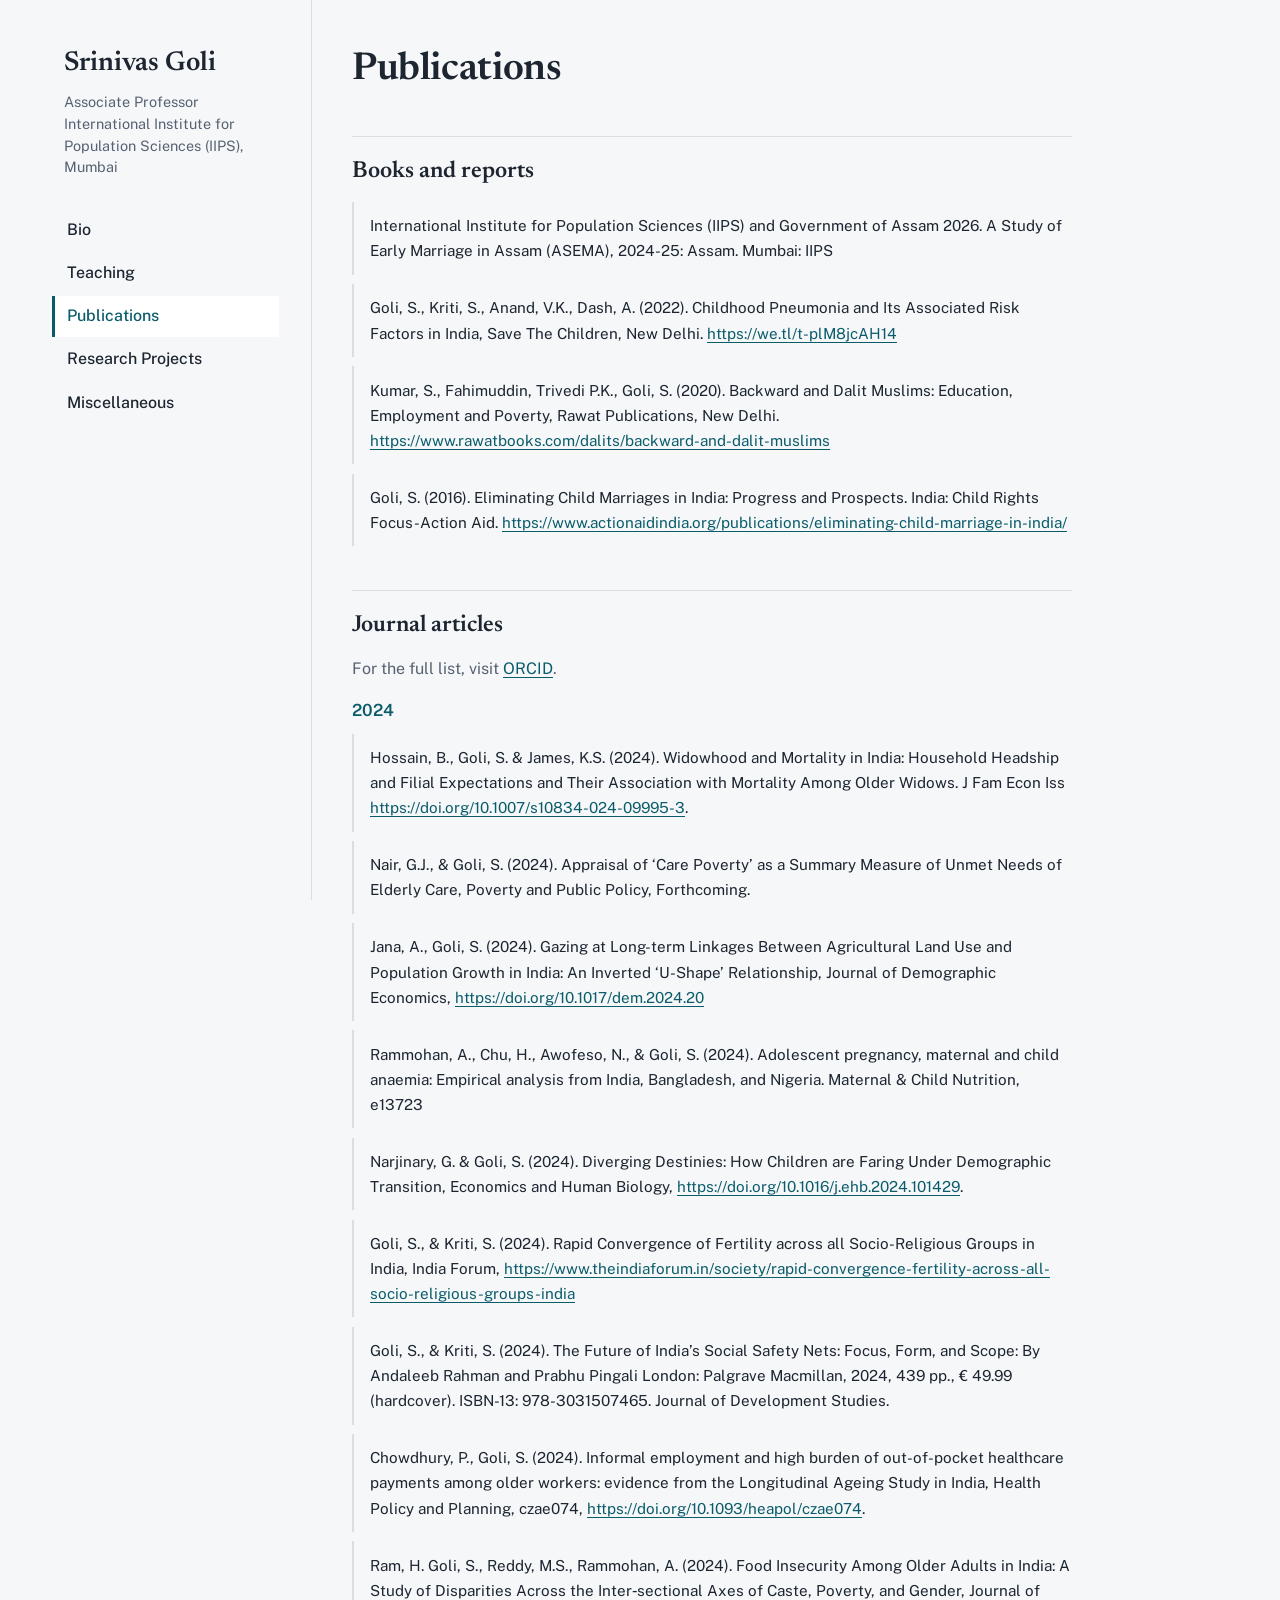
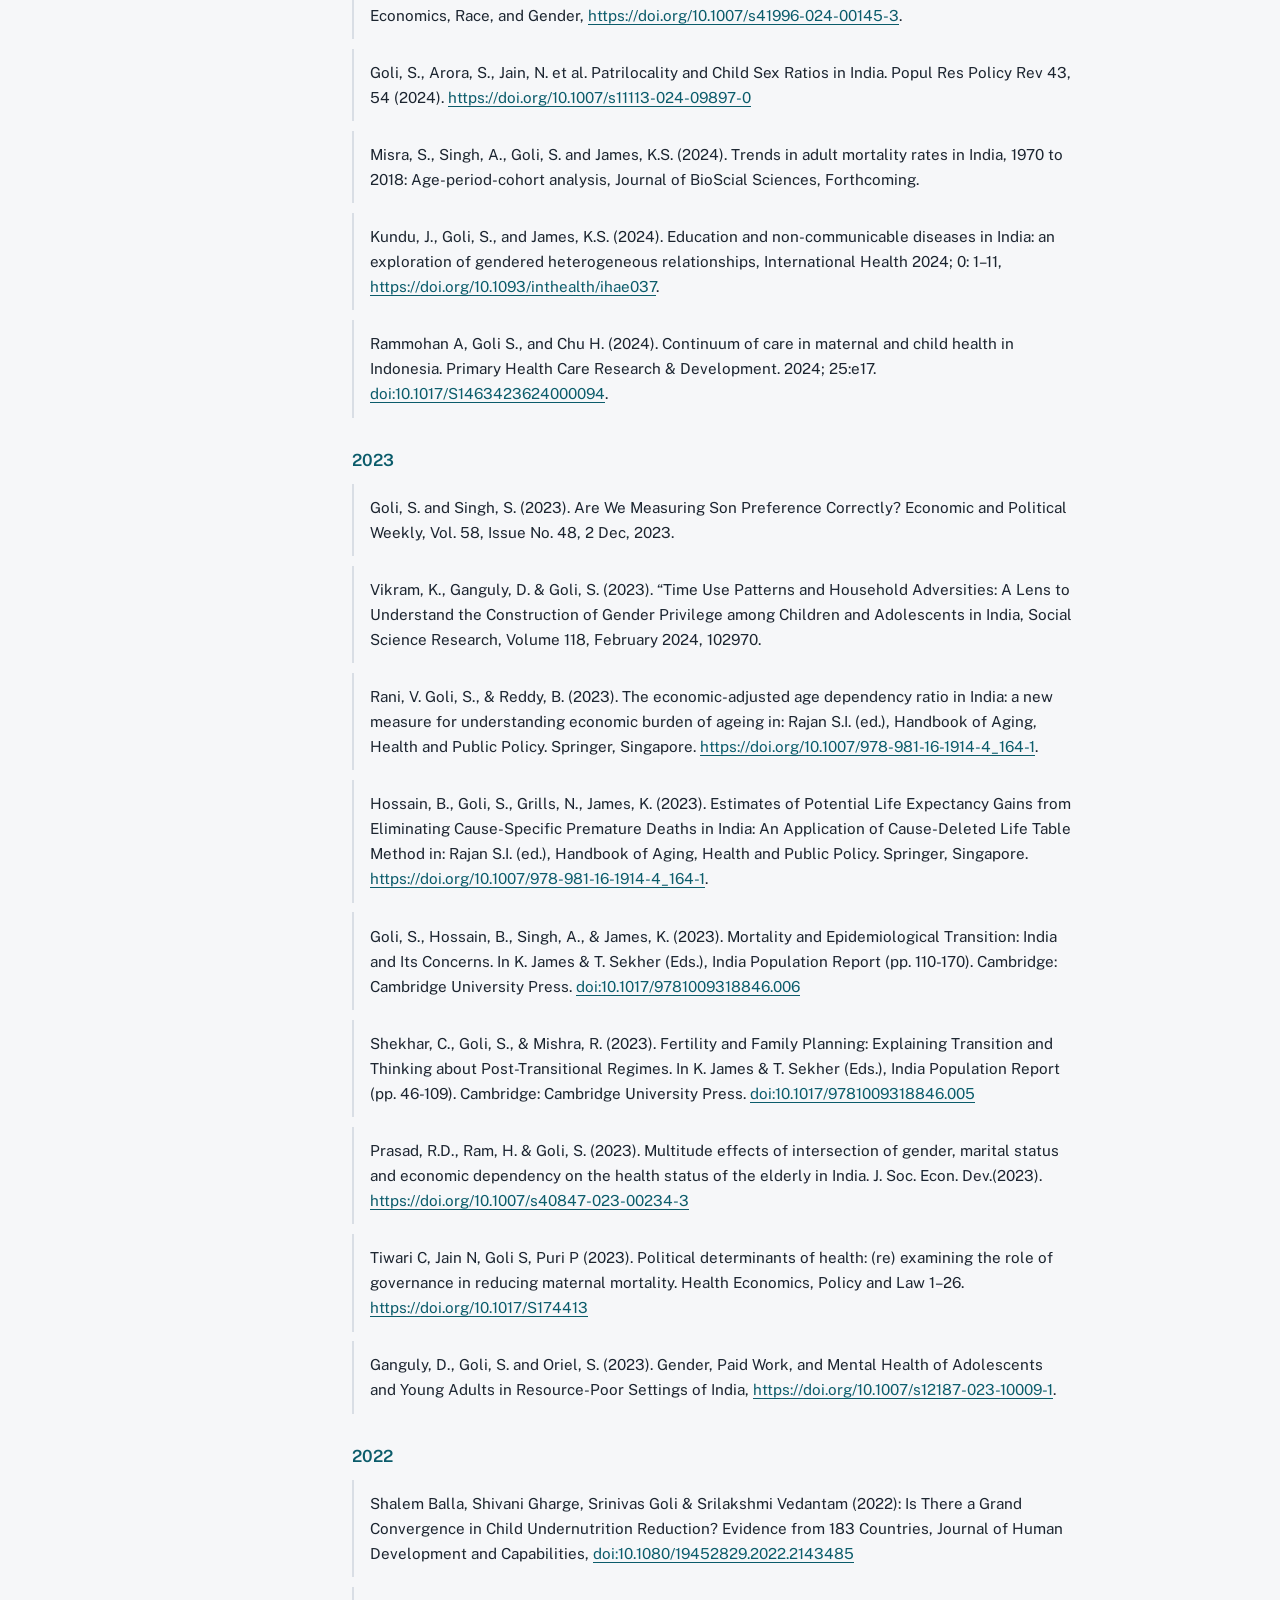
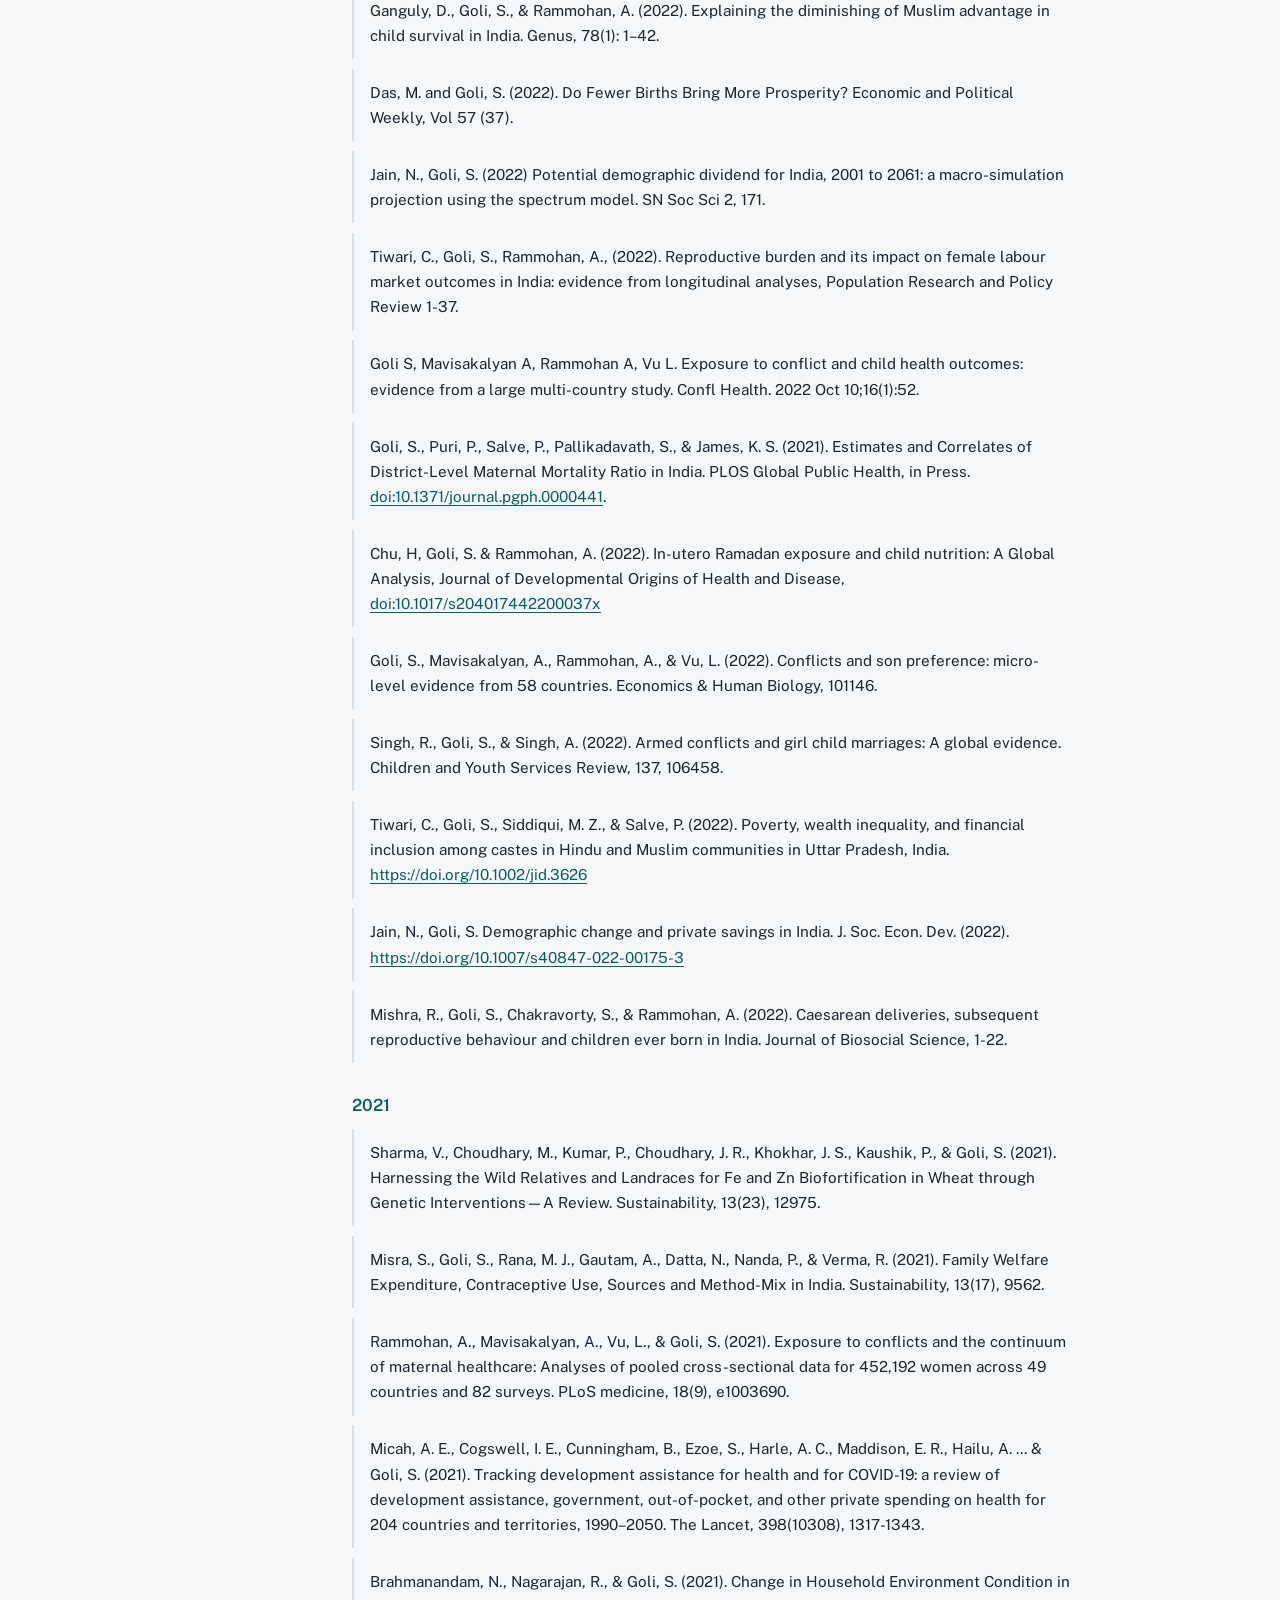
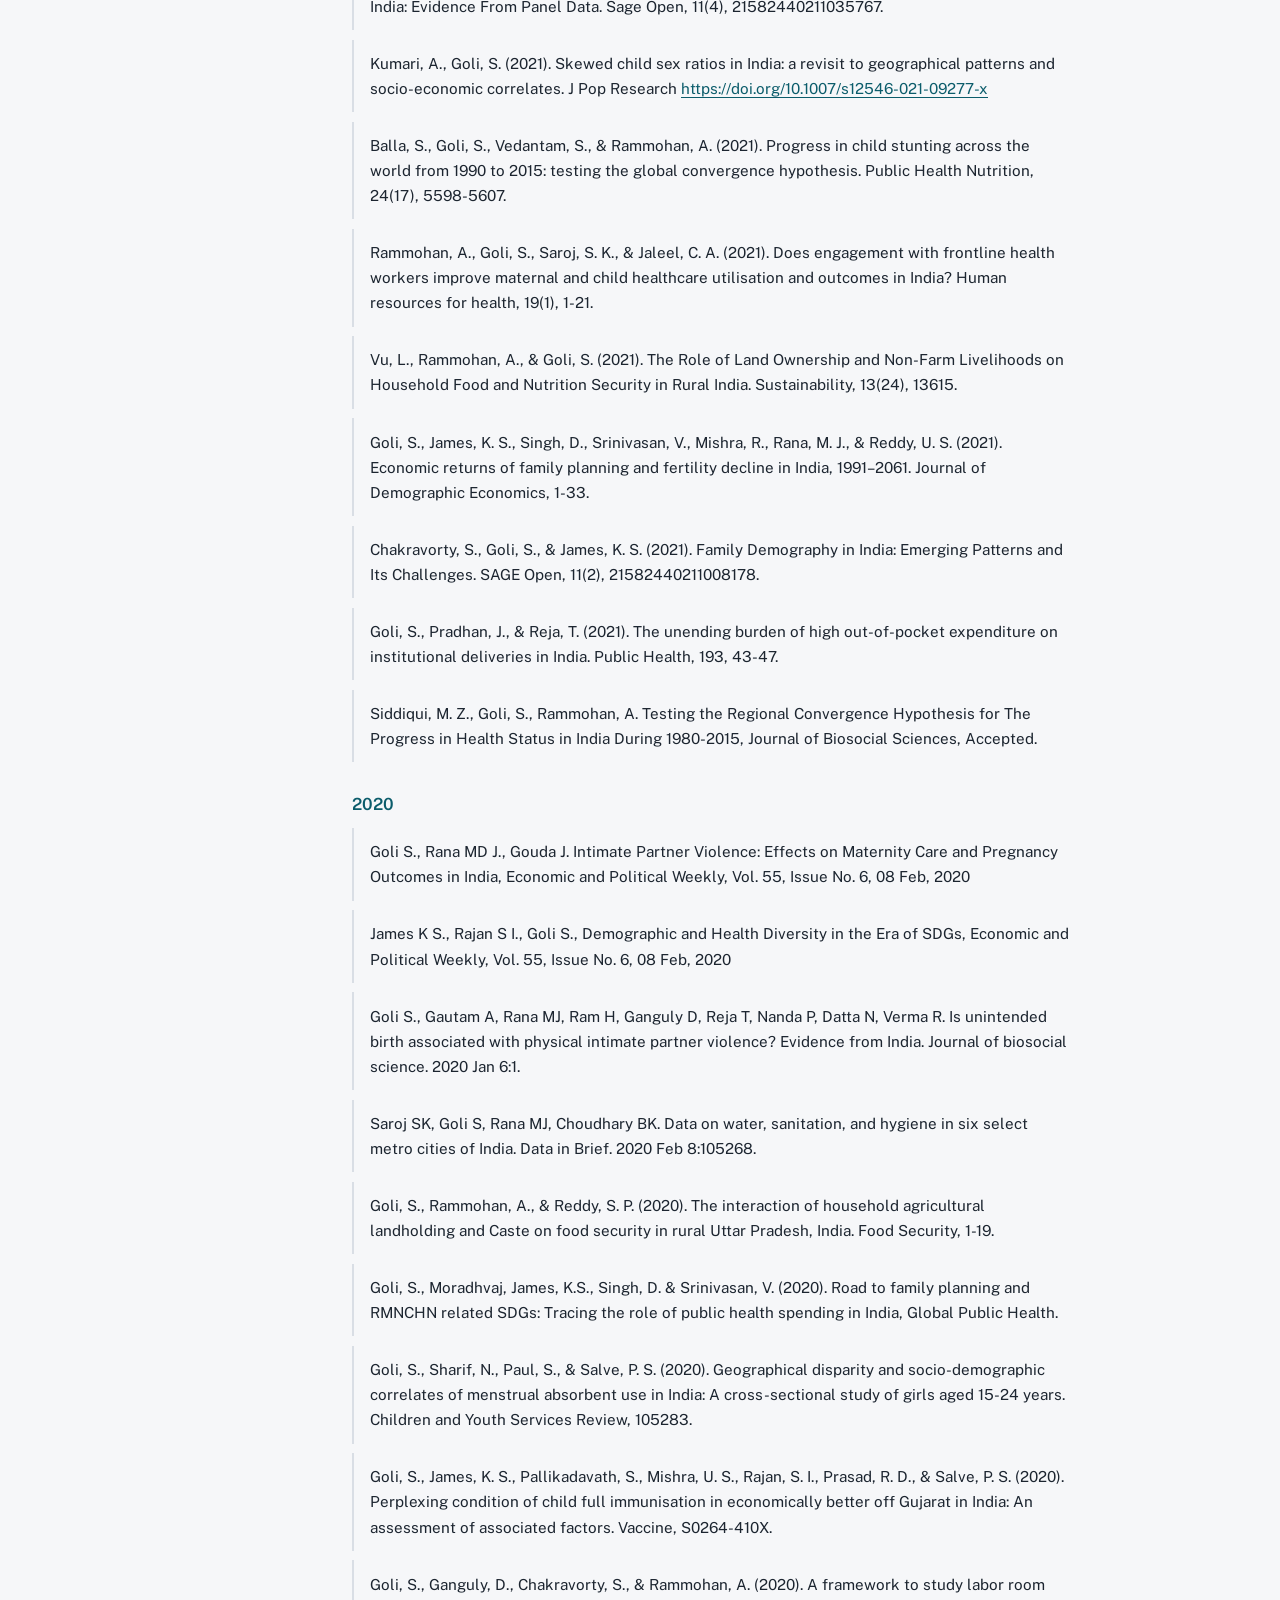
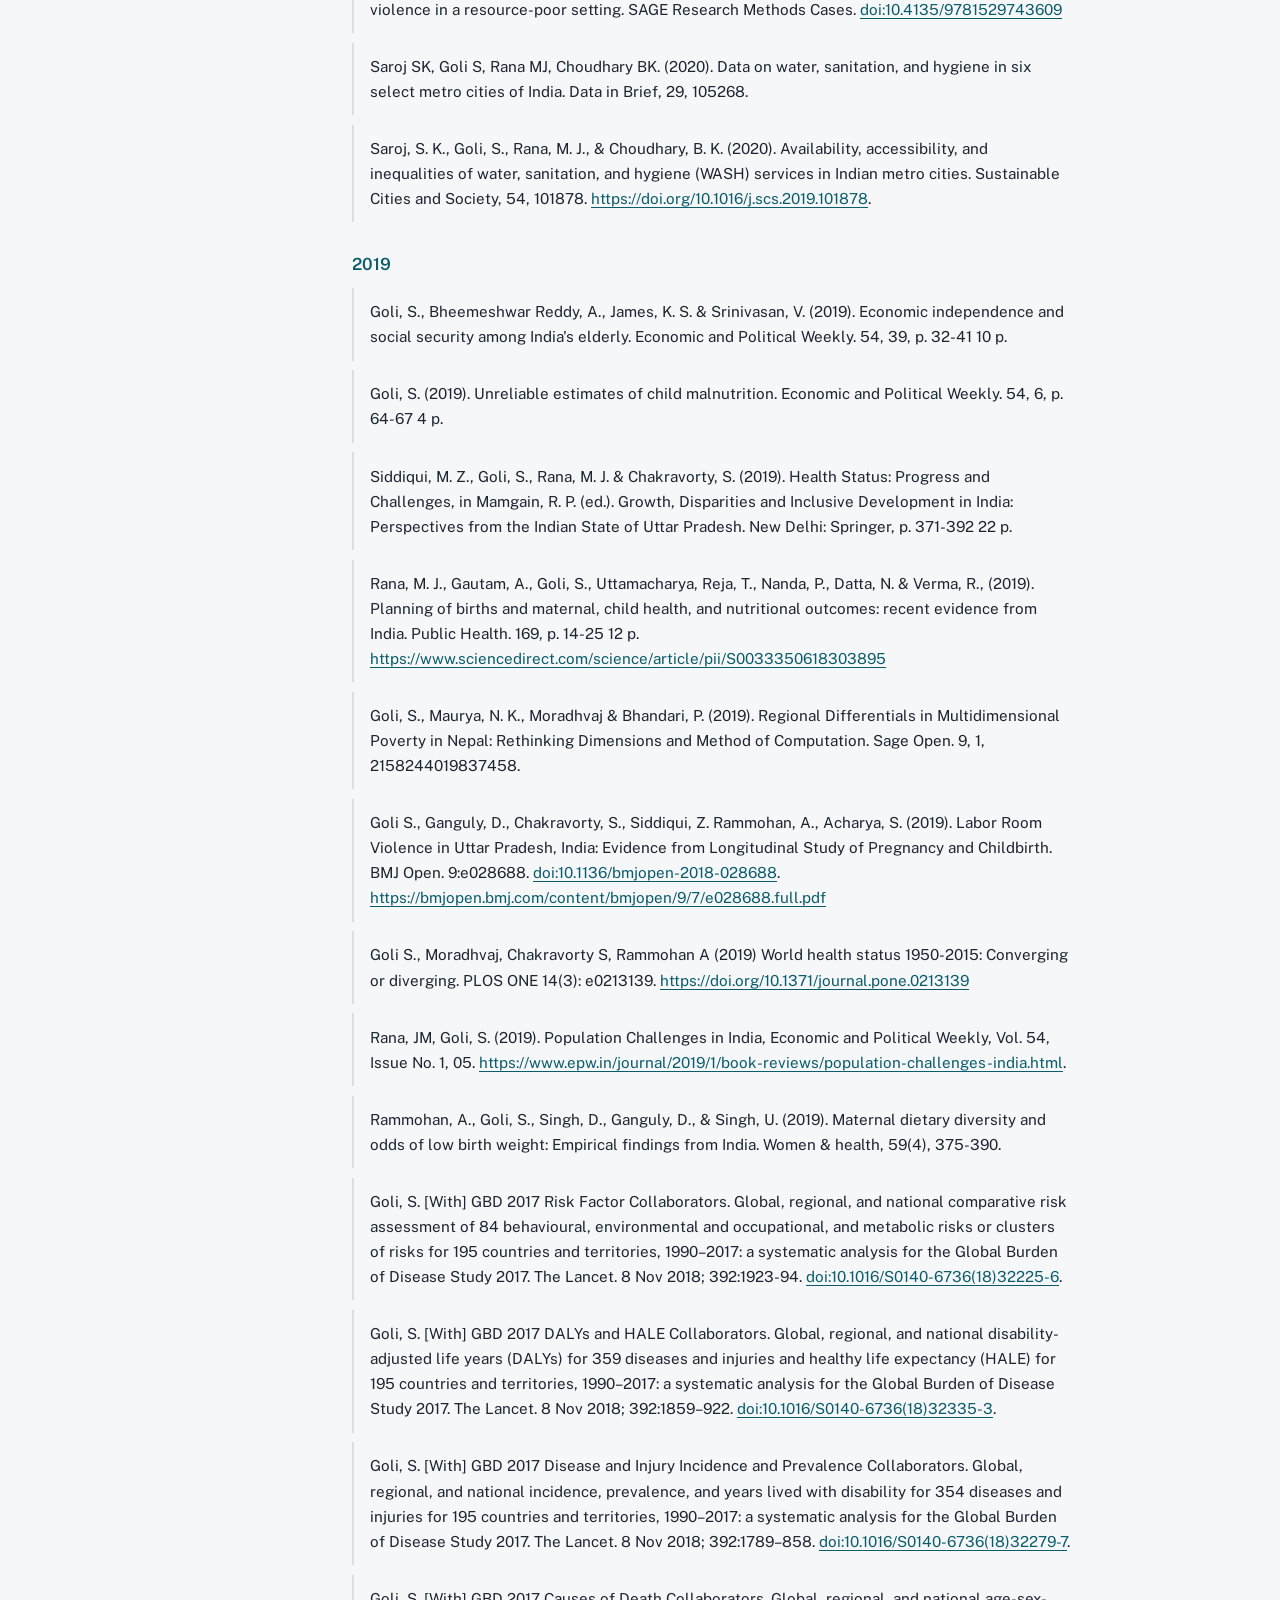
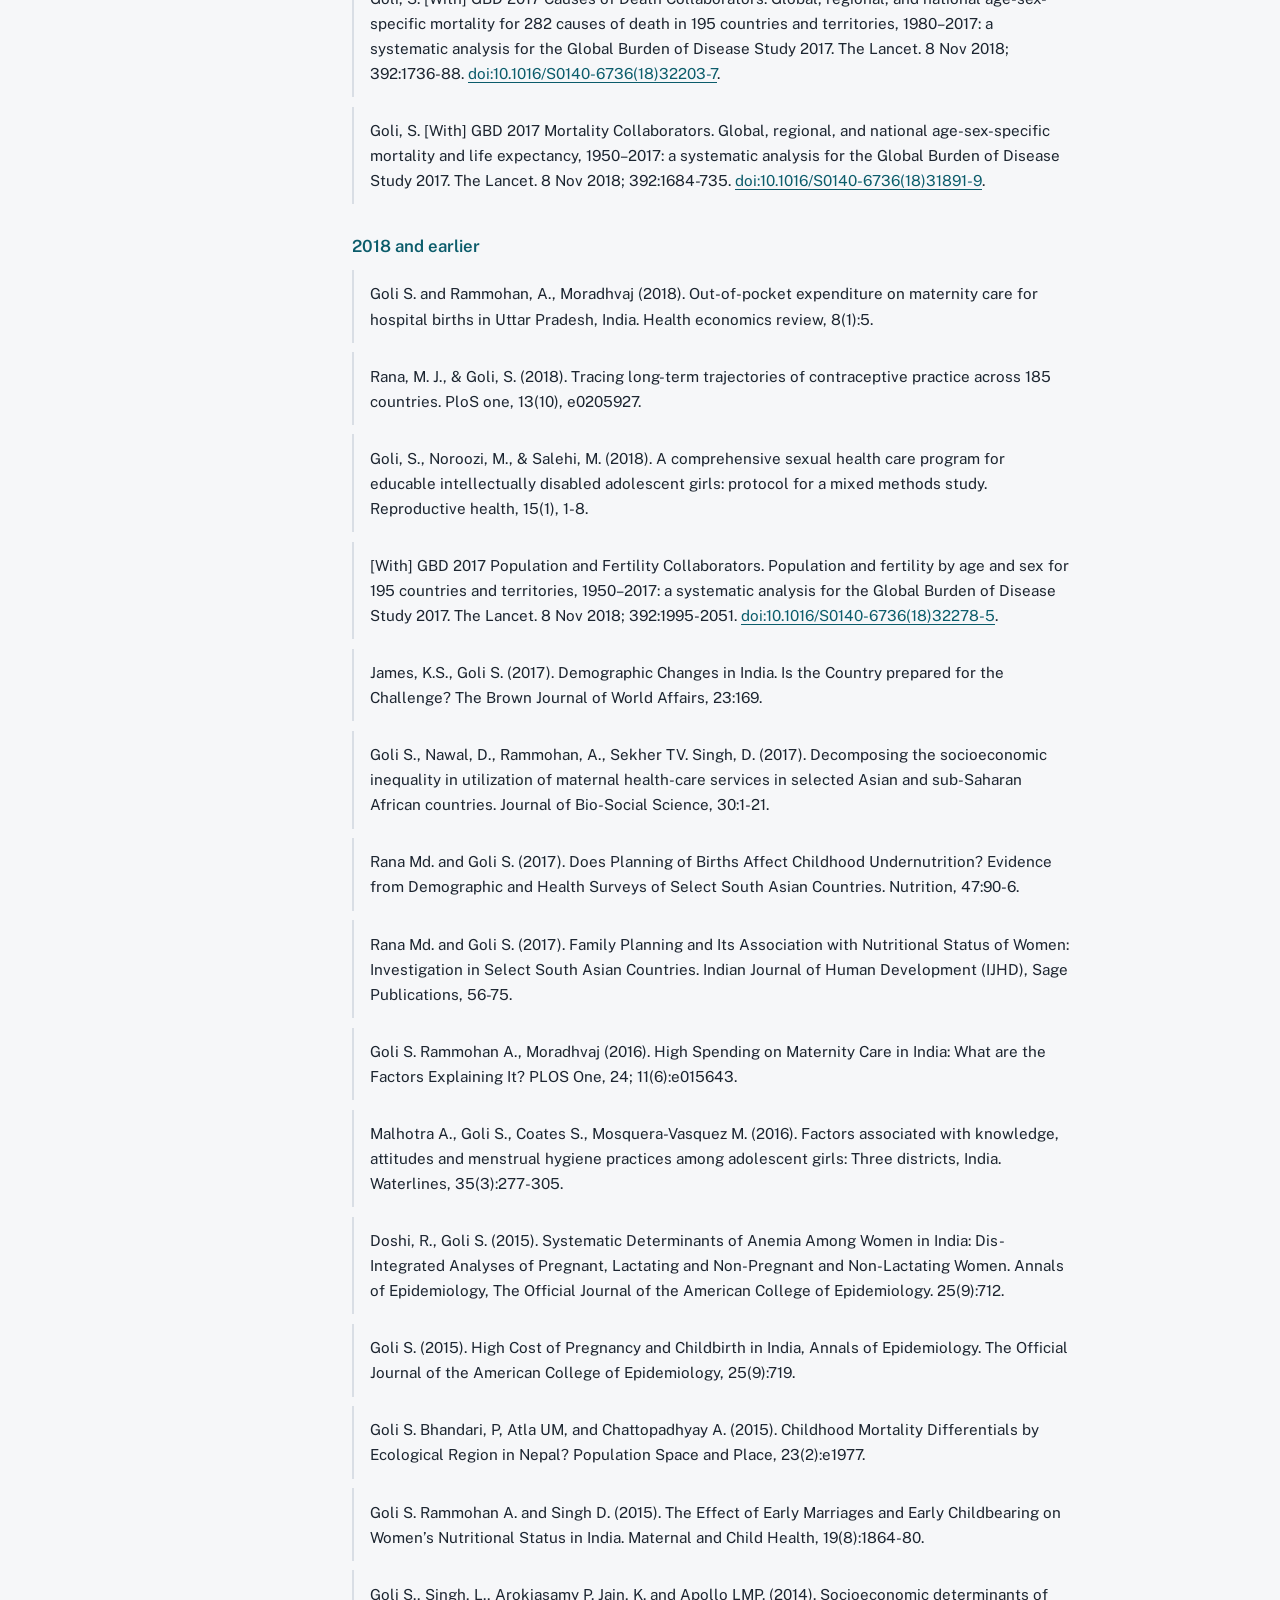
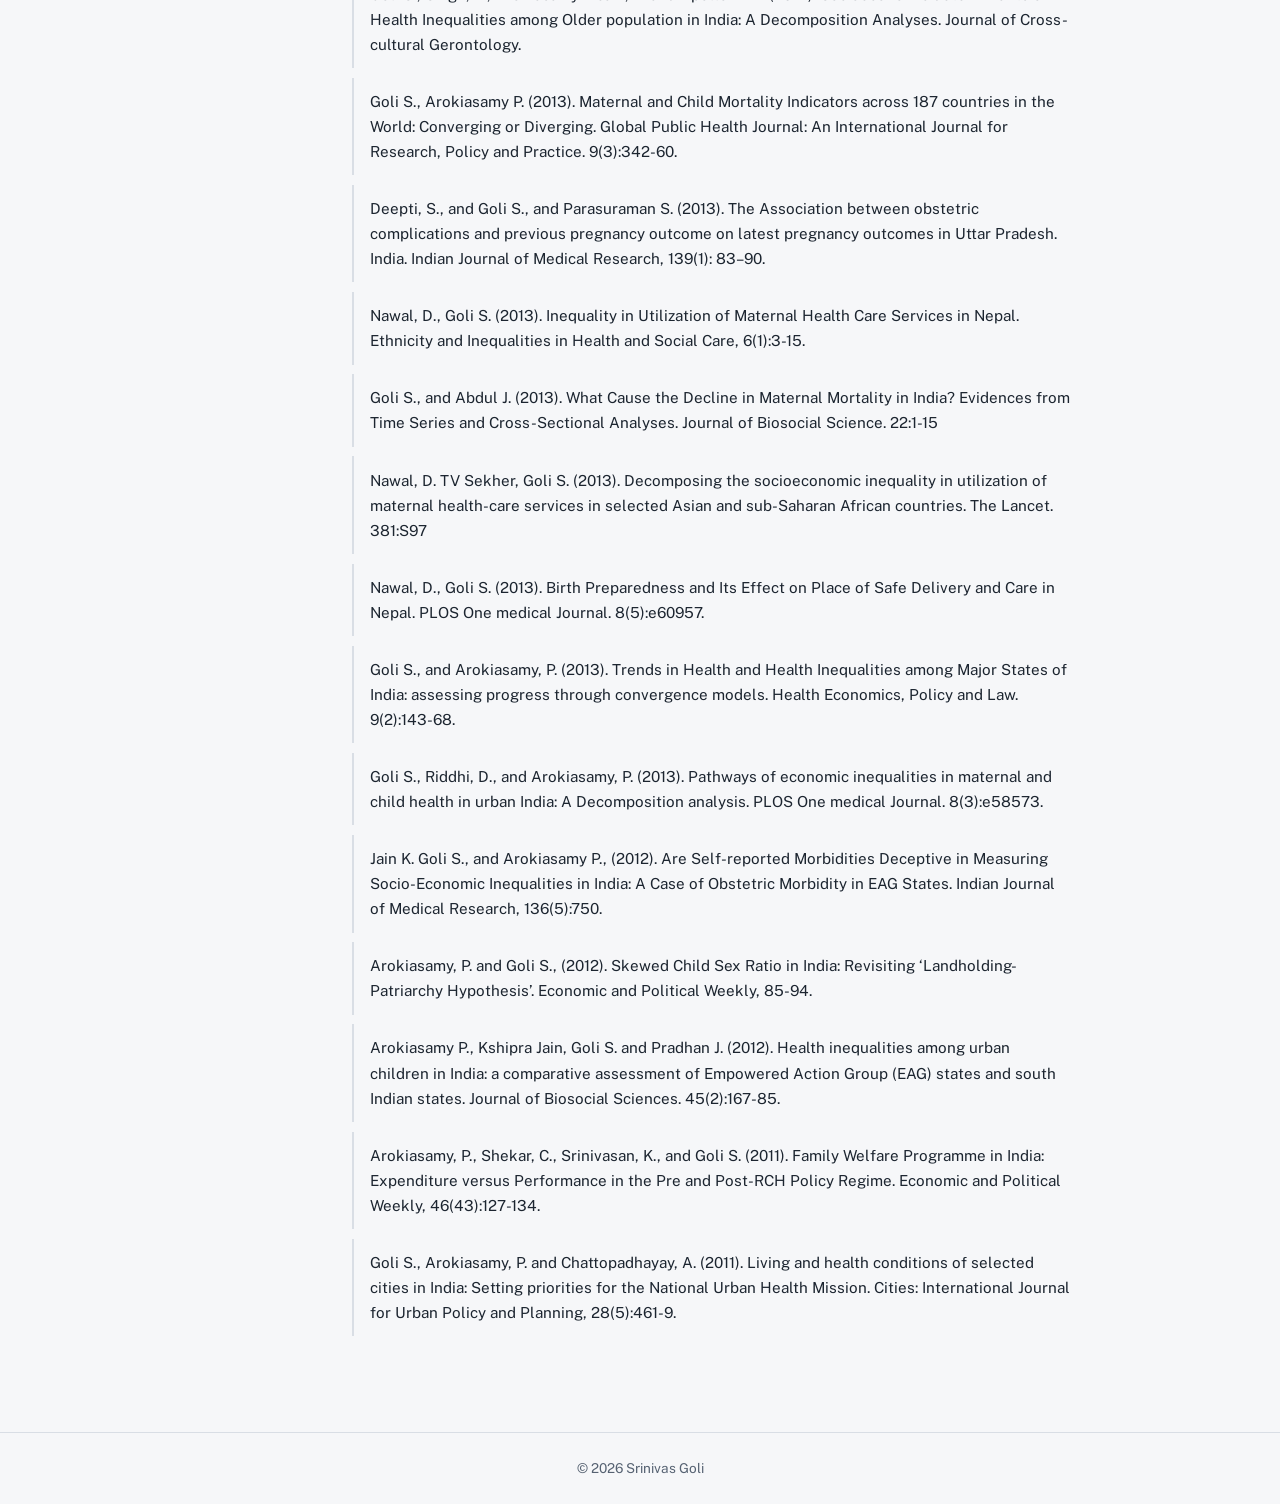
==== publications.html @ 3e238bba "added" ====
<!DOCTYPE html>
<html lang="en">
<head>
  <meta charset="utf-8">
  <meta name="viewport" content="width=device-width, initial-scale=1">
  <title>Publications | Srinivas Goli</title>
  <meta name="description" content="Books, reports and journal articles by Srinivas Goli.">
  <link rel="preconnect" href="https://fonts.googleapis.com">
  <link rel="preconnect" href="https://fonts.gstatic.com" crossorigin>
  <link href="https://fonts.googleapis.com/css2?family=Public+Sans:wght@400;500;600&family=Newsreader:ital,wght@0,500;0,600;1,500&display=swap" rel="stylesheet">
  <link rel="stylesheet" href="style.css">
</head>
<body>
  <a class="skip" href="#main">Skip to main content</a>
  <div class="layout">
    <header class="side">
      <a class="name" href="index.html">Srinivas Goli</a>
      <p class="role">Associate Professor<br>International Institute for Population Sciences (IIPS), Mumbai</p>
      <nav aria-label="Main">
      <a href="index.html">Bio</a>
      <a href="teaching.html">Teaching</a>
      <a href="publications.html" aria-current="page">Publications</a>
      <a href="research-projects.html">Research Projects</a>
      <a href="miscellaneous.html">Miscellaneous</a>
      </nav>
    </header>
    <main id="main">
      <h1>Publications</h1>
      <h2>Books and reports</h2>
      <ul class="refs">
        <li>International Institute for Population Sciences (IIPS) and Government of Assam 2026. A Study of Early Marriage in Assam (ASEMA), 2024-25: Assam. Mumbai: IIPS</li>
        <li>Goli, S., Kriti, S., Anand, V.K., Dash, A. (2022). Childhood Pneumonia and Its Associated Risk Factors in India, Save The Children, New Delhi. <a href="https://we.tl/t-plM8jcAH14">https://we.tl/t-plM8jcAH14</a></li>
        <li>Kumar, S., Fahimuddin, Trivedi P.K., Goli, S. (2020). Backward and Dalit Muslims: Education, Employment and Poverty, Rawat Publications, New Delhi. <a href="https://www.rawatbooks.com/dalits/backward-and-dalit-muslims">https://www.rawatbooks.com/dalits/backward-and-dalit-muslims</a></li>
        <li>Goli, S. (2016). Eliminating Child Marriages in India: Progress and Prospects. India: Child Rights Focus-Action Aid. <a href="https://www.actionaidindia.org/publications/eliminating-child-marriage-in-india/">https://www.actionaidindia.org/publications/eliminating-child-marriage-in-india/</a></li>
      </ul>
      <h2>Journal articles</h2>
      <p class="note">For the full list, visit <a href="https://orcid.org/0000-0002-8481-484X">ORCID</a>.</p>
      <section class="year">
        <h3>2024</h3>
        <ul class="refs">
          <li>Hossain, B., Goli, S. &amp; James, K.S. (2024). Widowhood and Mortality in India: Household Headship and Filial Expectations and Their Association with Mortality Among Older Widows. J Fam Econ Iss <a href="https://doi.org/10.1007/s10834-024-09995-3">https://doi.org/10.1007/s10834-024-09995-3</a>.</li>
          <li>Nair, G.J., &amp; Goli, S. (2024). Appraisal of ‘Care Poverty’ as a Summary Measure of Unmet Needs of Elderly Care, Poverty and Public Policy, Forthcoming.</li>
          <li>Jana, A., Goli, S. (2024). Gazing at Long-term Linkages Between Agricultural Land Use and Population Growth in India: An Inverted ‘U-Shape’ Relationship, Journal of Demographic Economics, <a href="https://doi.org/10.1017/dem.2024.20">https://doi.org/10.1017/dem.2024.20</a></li>
          <li>Rammohan, A., Chu, H., Awofeso, N., &amp; Goli, S. (2024). Adolescent pregnancy, maternal and child anaemia: Empirical analysis from India, Bangladesh, and Nigeria. Maternal &amp; Child Nutrition, e13723</li>
          <li>Narjinary, G. &amp; Goli, S. (2024). Diverging Destinies: How Children are Faring Under Demographic Transition, Economics and Human Biology, <a href="https://doi.org/10.1016/j.ehb.2024.101429">https://doi.org/10.1016/j.ehb.2024.101429</a>.</li>
          <li>Goli, S., &amp; Kriti, S. (2024). Rapid Convergence of Fertility across all Socio-Religious Groups in India, India Forum, <a href="https://www.theindiaforum.in/society/rapid-convergence-fertility-across-all-socio-religious-groups-india">https://www.theindiaforum.in/society/rapid-convergence-fertility-across-all-socio-religious-groups-india</a></li>
          <li>Goli, S., &amp; Kriti, S. (2024). The Future of India’s Social Safety Nets: Focus, Form, and Scope: By Andaleeb Rahman and Prabhu Pingali London: Palgrave Macmillan, 2024, 439 pp., € 49.99 (hardcover). ISBN-13: 978-3031507465. Journal of Development Studies.</li>
          <li>Chowdhury, P., Goli, S. (2024). Informal employment and high burden of out-of-pocket healthcare payments among older workers: evidence from the Longitudinal Ageing Study in India, Health Policy and Planning, czae074, <a href="https://doi.org/10.1093/heapol/czae074">https://doi.org/10.1093/heapol/czae074</a>.</li>
          <li>Ram, H. Goli, S., Reddy, M.S., Rammohan, A. (2024). Food Insecurity Among Older Adults in India: A Study of Disparities Across the Inter‑sectional Axes of Caste, Poverty, and Gender, Journal of Economics, Race, and Gender, <a href="https://doi.org/10.1007/s41996-024-00145-3">https://doi.org/10.1007/s41996-024-00145-3</a>.</li>
          <li>Goli, S., Arora, S., Jain, N. et al. Patrilocality and Child Sex Ratios in India. Popul Res Policy Rev 43, 54 (2024). <a href="https://doi.org/10.1007/s11113-024-09897-0">https://doi.org/10.1007/s11113-024-09897-0</a></li>
          <li>Misra, S., Singh, A., Goli, S. and James, K.S. (2024). Trends in adult mortality rates in India, 1970 to 2018: Age-period-cohort analysis, Journal of BioScial Sciences, Forthcoming.</li>
          <li>Kundu, J., Goli, S., and James, K.S. (2024). Education and non-communicable diseases in India: an exploration of gendered heterogeneous relationships, International Health 2024; 0: 1–11, <a href="https://doi.org/10.1093/inthealth/ihae037">https://doi.org/10.1093/inthealth/ihae037</a>.</li>
          <li>Rammohan A, Goli S., and Chu H. (2024). Continuum of care in maternal and child health in Indonesia. Primary Health Care Research &amp; Development. 2024; 25:e17. <a href="https://doi.org/10.1017/S1463423624000094">doi:10.1017/S1463423624000094</a>.</li>
        </ul>
      </section>
      <section class="year">
        <h3>2023</h3>
        <ul class="refs">
          <li>Goli, S. and Singh, S. (2023). Are We Measuring Son Preference Correctly? Economic and Political Weekly, Vol. 58, Issue No. 48, 2 Dec, 2023.</li>
          <li>Vikram, K., Ganguly, D. &amp; Goli, S. (2023). “Time Use Patterns and Household Adversities: A Lens to Understand the Construction of Gender Privilege among Children and Adolescents in India, Social Science Research, Volume 118, February 2024, 102970.</li>
          <li>Rani, V. Goli, S., &amp; Reddy, B. (2023). The economic-adjusted age dependency ratio in India: a new measure for understanding economic burden of ageing in: Rajan S.I. (ed.), Handbook of Aging, Health and Public Policy. Springer, Singapore. <a href="https://doi.org/10.1007/978-981-16-1914-4_164-1">https://doi.org/10.1007/978-981-16-1914-4_164-1</a>.</li>
          <li>Hossain, B., Goli, S., Grills, N., James, K. (2023). Estimates of Potential Life Expectancy Gains from Eliminating Cause-Specific Premature Deaths in India: An Application of Cause-Deleted Life Table Method in: Rajan S.I. (ed.), Handbook of Aging, Health and Public Policy. Springer, Singapore. <a href="https://doi.org/10.1007/978-981-16-1914-4_164-1">https://doi.org/10.1007/978-981-16-1914-4_164-1</a>.</li>
          <li>Goli, S., Hossain, B., Singh, A., &amp; James, K. (2023). Mortality and Epidemiological Transition: India and Its Concerns. In K. James &amp; T. Sekher (Eds.), India Population Report (pp. 110-170). Cambridge: Cambridge University Press. <a href="https://doi.org/10.1017/9781009318846.006">doi:10.1017/9781009318846.006</a></li>
          <li>Shekhar, C., Goli, S., &amp; Mishra, R. (2023). Fertility and Family Planning: Explaining Transition and Thinking about Post-Transitional Regimes. In K. James &amp; T. Sekher (Eds.), India Population Report (pp. 46-109). Cambridge: Cambridge University Press. <a href="https://doi.org/10.1017/9781009318846.005">doi:10.1017/9781009318846.005</a></li>
          <li>Prasad, R.D., Ram, H. &amp; Goli, S. (2023). Multitude effects of intersection of gender, marital status and economic dependency on the health status of the elderly in India. J. Soc. Econ. Dev.(2023). <a href="https://doi.org/10.1007/s40847-023-00234-3">https://doi.org/10.1007/s40847-023-00234-3</a></li>
          <li>Tiwari C, Jain N, Goli S, Puri P (2023). Political determinants of health: (re) examining the role of governance in reducing maternal mortality. Health Economics, Policy and Law 1–26. <a href="https://doi.org/10.1017/S174413">https://doi.org/10.1017/S174413</a></li>
          <li>Ganguly, D., Goli, S. and Oriel, S. (2023). Gender, Paid Work, and Mental Health of Adolescents and Young Adults in Resource-Poor Settings of India, <a href="https://doi.org/10.1007/s12187-023-10009-1">https://doi.org/10.1007/s12187-023-10009-1</a>.</li>
        </ul>
      </section>
      <section class="year">
        <h3>2022</h3>
        <ul class="refs">
          <li>Shalem Balla, Shivani Gharge, Srinivas Goli &amp; Srilakshmi Vedantam (2022): Is There a Grand Convergence in Child Undernutrition Reduction? Evidence from 183 Countries, Journal of Human Development and Capabilities, <a href="https://doi.org/10.1080/19452829.2022.2143485">doi:10.1080/19452829.2022.2143485</a></li>
          <li>Ganguly, D., Goli, S., &amp; Rammohan, A. (2022). Explaining the diminishing of Muslim advantage in child survival in India. Genus, 78(1): 1–42.</li>
          <li>Das, M. and Goli, S. (2022). Do Fewer Births Bring More Prosperity? Economic and Political Weekly, Vol 57 (37).</li>
          <li>Jain, N., Goli, S. (2022) Potential demographic dividend for India, 2001 to 2061: a macro-simulation projection using the spectrum model. SN Soc Sci 2, 171.</li>
          <li>Tiwari, C., Goli, S., Rammohan, A., (2022). Reproductive burden and its impact on female labour market outcomes in India: evidence from longitudinal analyses, Population Research and Policy Review 1-37.</li>
          <li>Goli S, Mavisakalyan A, Rammohan A, Vu L. Exposure to conflict and child health outcomes: evidence from a large multi-country study. Confl Health. 2022 Oct 10;16(1):52.</li>
          <li>Goli, S., Puri, P., Salve, P., Pallikadavath, S., &amp; James, K. S. (2021). Estimates and Correlates of District-Level Maternal Mortality Ratio in India. PLOS Global Public Health, in Press. <a href="https://doi.org/10.1371/journal.pgph.0000441">doi:10.1371/journal.pgph.0000441</a>.</li>
          <li>Chu, H, Goli, S. &amp; Rammohan, A. (2022). In-utero Ramadan exposure and child nutrition: A Global Analysis, Journal of Developmental Origins of Health and Disease, <a href="https://doi.org/10.1017/s204017442200037x">doi:10.1017/s204017442200037x</a></li>
          <li>Goli, S., Mavisakalyan, A., Rammohan, A., &amp; Vu, L. (2022). Conflicts and son preference: micro-level evidence from 58 countries. Economics &amp; Human Biology, 101146.</li>
          <li>Singh, R., Goli, S., &amp; Singh, A. (2022). Armed conflicts and girl child marriages: A global evidence. Children and Youth Services Review, 137, 106458.</li>
          <li>Tiwari, C., Goli, S., Siddiqui, M. Z., &amp; Salve, P. (2022). Poverty, wealth inequality, and financial inclusion among castes in Hindu and Muslim communities in Uttar Pradesh, India. <a href="https://doi.org/10.1002/jid.3626">https://doi.org/10.1002/jid.3626</a></li>
          <li>Jain, N., Goli, S. Demographic change and private savings in India. J. Soc. Econ. Dev. (2022). <a href="https://doi.org/10.1007/s40847-022-00175-3">https://doi.org/10.1007/s40847-022-00175-3</a></li>
          <li>Mishra, R., Goli, S., Chakravorty, S., &amp; Rammohan, A. (2022). Caesarean deliveries, subsequent reproductive behaviour and children ever born in India. Journal of Biosocial Science, 1-22.</li>
        </ul>
      </section>
      <section class="year">
        <h3>2021</h3>
        <ul class="refs">
          <li>Sharma, V., Choudhary, M., Kumar, P., Choudhary, J. R., Khokhar, J. S., Kaushik, P., &amp; Goli, S. (2021). Harnessing the Wild Relatives and Landraces for Fe and Zn Biofortification in Wheat through Genetic Interventions—A Review. Sustainability, 13(23), 12975.</li>
          <li>Misra, S., Goli, S., Rana, M. J., Gautam, A., Datta, N., Nanda, P., &amp; Verma, R. (2021). Family Welfare Expenditure, Contraceptive Use, Sources and Method-Mix in India. Sustainability, 13(17), 9562.</li>
          <li>Rammohan, A., Mavisakalyan, A., Vu, L., &amp; Goli, S. (2021). Exposure to conflicts and the continuum of maternal healthcare: Analyses of pooled cross-sectional data for 452,192 women across 49 countries and 82 surveys. PLoS medicine, 18(9), e1003690.</li>
          <li>Micah, A. E., Cogswell, I. E., Cunningham, B., Ezoe, S., Harle, A. C., Maddison, E. R., Hailu, A. ... &amp; Goli, S. (2021). Tracking development assistance for health and for COVID-19: a review of development assistance, government, out-of-pocket, and other private spending on health for 204 countries and territories, 1990–2050. The Lancet, 398(10308), 1317-1343.</li>
          <li>Brahmanandam, N., Nagarajan, R., &amp; Goli, S. (2021). Change in Household Environment Condition in India: Evidence From Panel Data. Sage Open, 11(4), 21582440211035767.</li>
          <li>Kumari, A., Goli, S. (2021). Skewed child sex ratios in India: a revisit to geographical patterns and socio-economic correlates. J Pop Research <a href="https://doi.org/10.1007/s12546-021-09277-x">https://doi.org/10.1007/s12546-021-09277-x</a></li>
          <li>Balla, S., Goli, S., Vedantam, S., &amp; Rammohan, A. (2021). Progress in child stunting across the world from 1990 to 2015: testing the global convergence hypothesis. Public Health Nutrition, 24(17), 5598-5607.</li>
          <li>Rammohan, A., Goli, S., Saroj, S. K., &amp; Jaleel, C. A. (2021). Does engagement with frontline health workers improve maternal and child healthcare utilisation and outcomes in India? Human resources for health, 19(1), 1-21.</li>
          <li>Vu, L., Rammohan, A., &amp; Goli, S. (2021). The Role of Land Ownership and Non-Farm Livelihoods on Household Food and Nutrition Security in Rural India. Sustainability, 13(24), 13615.</li>
          <li>Goli, S., James, K. S., Singh, D., Srinivasan, V., Mishra, R., Rana, M. J., &amp; Reddy, U. S. (2021). Economic returns of family planning and fertility decline in India, 1991–2061. Journal of Demographic Economics, 1-33.</li>
          <li>Chakravorty, S., Goli, S., &amp; James, K. S. (2021). Family Demography in India: Emerging Patterns and Its Challenges. SAGE Open, 11(2), 21582440211008178.</li>
          <li>Goli, S., Pradhan, J., &amp; Reja, T. (2021). The unending burden of high out-of-pocket expenditure on institutional deliveries in India. Public Health, 193, 43-47.</li>
          <li>Siddiqui, M. Z., Goli, S., Rammohan, A. Testing the Regional Convergence Hypothesis for The Progress in Health Status in India During 1980-2015, Journal of Biosocial Sciences, Accepted.</li>
        </ul>
      </section>
      <section class="year">
        <h3>2020</h3>
        <ul class="refs">
          <li>Goli S., Rana MD J., Gouda J. Intimate Partner Violence: Effects on Maternity Care and Pregnancy Outcomes in India, Economic and Political Weekly, Vol. 55, Issue No. 6, 08 Feb, 2020</li>
          <li>James K S., Rajan S I., Goli S., Demographic and Health Diversity in the Era of SDGs, Economic and Political Weekly, Vol. 55, Issue No. 6, 08 Feb, 2020</li>
          <li>Goli S., Gautam A, Rana MJ, Ram H, Ganguly D, Reja T, Nanda P, Datta N, Verma R. Is unintended birth associated with physical intimate partner violence? Evidence from India. Journal of biosocial science. 2020 Jan 6:1.</li>
          <li>Saroj SK, Goli S, Rana MJ, Choudhary BK. Data on water, sanitation, and hygiene in six select metro cities of India. Data in Brief. 2020 Feb 8:105268.</li>
          <li>Goli, S., Rammohan, A., &amp; Reddy, S. P. (2020). The interaction of household agricultural landholding and Caste on food security in rural Uttar Pradesh, India. Food Security, 1-19.</li>
          <li>Goli, S., Moradhvaj, James, K.S., Singh, D. &amp; Srinivasan, V. (2020). Road to family planning and RMNCHN related SDGs: Tracing the role of public health spending in India, Global Public Health.</li>
          <li>Goli, S., Sharif, N., Paul, S., &amp; Salve, P. S. (2020). Geographical disparity and socio-demographic correlates of menstrual absorbent use in India: A cross-sectional study of girls aged 15-24 years. Children and Youth Services Review, 105283.</li>
          <li>Goli, S., James, K. S., Pallikadavath, S., Mishra, U. S., Rajan, S. I., Prasad, R. D., &amp; Salve, P. S. (2020). Perplexing condition of child full immunisation in economically better off Gujarat in India: An assessment of associated factors. Vaccine, S0264-410X.</li>
          <li>Goli, S., Ganguly, D., Chakravorty, S., &amp; Rammohan, A. (2020). A framework to study labor room violence in a resource-poor setting. SAGE Research Methods Cases. <a href="https://doi.org/10.4135/9781529743609">doi:10.4135/9781529743609</a></li>
          <li>Saroj SK, Goli S, Rana MJ, Choudhary BK. (2020). Data on water, sanitation, and hygiene in six select metro cities of India. Data in Brief, 29, 105268.</li>
          <li>Saroj, S. K., Goli, S., Rana, M. J., &amp; Choudhary, B. K. (2020). Availability, accessibility, and inequalities of water, sanitation, and hygiene (WASH) services in Indian metro cities. Sustainable Cities and Society, 54, 101878. <a href="https://doi.org/10.1016/j.scs.2019.101878">https://doi.org/10.1016/j.scs.2019.101878</a>.</li>
        </ul>
      </section>
      <section class="year">
        <h3>2019</h3>
        <ul class="refs">
          <li>Goli, S., Bheemeshwar Reddy, A., James, K. S. &amp; Srinivasan, V. (2019). Economic independence and social security among India's elderly. Economic and Political Weekly. 54, 39, p. 32-41 10 p.</li>
          <li>Goli, S. (2019). Unreliable estimates of child malnutrition. Economic and Political Weekly. 54, 6, p. 64-67 4 p.</li>
          <li>Siddiqui, M. Z., Goli, S., Rana, M. J. &amp; Chakravorty, S. (2019). Health Status: Progress and Challenges, in Mamgain, R. P. (ed.). Growth, Disparities and Inclusive Development in India: Perspectives from the Indian State of Uttar Pradesh. New Delhi: Springer, p. 371-392 22 p.</li>
          <li>Rana, M. J., Gautam, A., Goli, S., Uttamacharya, Reja, T., Nanda, P., Datta, N. &amp; Verma, R., (2019). Planning of births and maternal, child health, and nutritional outcomes: recent evidence from India. Public Health. 169, p. 14-25 12 p. <a href="https://www.sciencedirect.com/science/article/pii/S0033350618303895">https://www.sciencedirect.com/science/article/pii/S0033350618303895</a></li>
          <li>Goli, S., Maurya, N. K., Moradhvaj &amp; Bhandari, P. (2019). Regional Differentials in Multidimensional Poverty in Nepal: Rethinking Dimensions and Method of Computation. Sage Open. 9, 1, 2158244019837458.</li>
          <li>Goli S., Ganguly, D., Chakravorty, S., Siddiqui, Z. Rammohan, A., Acharya, S. (2019). Labor Room Violence in Uttar Pradesh, India: Evidence from Longitudinal Study of Pregnancy and Childbirth. BMJ Open. 9:e028688. <a href="https://doi.org/10.1136/bmjopen-2018-028688">doi:10.1136/bmjopen-2018-028688</a>. <a href="https://bmjopen.bmj.com/content/bmjopen/9/7/e028688.full.pdf">https://bmjopen.bmj.com/content/bmjopen/9/7/e028688.full.pdf</a></li>
          <li>Goli S., Moradhvaj, Chakravorty S, Rammohan A (2019) World health status 1950-2015: Converging or diverging. PLOS ONE 14(3): e0213139. <a href="https://doi.org/10.1371/journal.pone.0213139">https://doi.org/10.1371/journal.pone.0213139</a></li>
          <li>Rana, JM, Goli, S. (2019). Population Challenges in India, Economic and Political Weekly, Vol. 54, Issue No. 1, 05. <a href="https://www.epw.in/journal/2019/1/book-reviews/population-challenges-india.html">https://www.epw.in/journal/2019/1/book-reviews/population-challenges-india.html</a>.</li>
          <li>Rammohan, A., Goli, S., Singh, D., Ganguly, D., &amp; Singh, U. (2019). Maternal dietary diversity and odds of low birth weight: Empirical findings from India. Women &amp; health, 59(4), 375-390.</li>
          <li>Goli, S. [With] GBD 2017 Risk Factor Collaborators. Global, regional, and national comparative risk assessment of 84 behavioural, environmental and occupational, and metabolic risks or clusters of risks for 195 countries and territories, 1990–2017: a systematic analysis for the Global Burden of Disease Study 2017. The Lancet. 8 Nov 2018; 392:1923-94. <a href="https://doi.org/10.1016/S0140-6736(18)32225-6">doi:10.1016/S0140-6736(18)32225-6</a>.</li>
          <li>Goli, S. [With] GBD 2017 DALYs and HALE Collaborators. Global, regional, and national disability-adjusted life years (DALYs) for 359 diseases and injuries and healthy life expectancy (HALE) for 195 countries and territories, 1990–2017: a systematic analysis for the Global Burden of Disease Study 2017. The Lancet. 8 Nov 2018; 392:1859–922. <a href="https://doi.org/10.1016/S0140-6736(18)32335-3">doi:10.1016/S0140-6736(18)32335-3</a>.</li>
          <li>Goli, S. [With] GBD 2017 Disease and Injury Incidence and Prevalence Collaborators. Global, regional, and national incidence, prevalence, and years lived with disability for 354 diseases and injuries for 195 countries and territories, 1990–2017: a systematic analysis for the Global Burden of Disease Study 2017. The Lancet. 8 Nov 2018; 392:1789–858. <a href="https://doi.org/10.1016/S0140-6736(18)32279-7">doi:10.1016/S0140-6736(18)32279-7</a>.</li>
          <li>Goli, S. [With] GBD 2017 Causes of Death Collaborators. Global, regional, and national age-sex-specific mortality for 282 causes of death in 195 countries and territories, 1980–2017: a systematic analysis for the Global Burden of Disease Study 2017. The Lancet. 8 Nov 2018; 392:1736-88. <a href="https://doi.org/10.1016/S0140-6736(18)32203-7">doi:10.1016/S0140-6736(18)32203-7</a>.</li>
          <li>Goli, S. [With] GBD 2017 Mortality Collaborators. Global, regional, and national age-sex-specific mortality and life expectancy, 1950–2017: a systematic analysis for the Global Burden of Disease Study 2017. The Lancet. 8 Nov 2018; 392:1684-735. <a href="https://doi.org/10.1016/S0140-6736(18)31891-9">doi:10.1016/S0140-6736(18)31891-9</a>.</li>
        </ul>
      </section>
      <section class="year">
        <h3>2018 and earlier</h3>
        <ul class="refs">
          <li>Goli S. and Rammohan, A., Moradhvaj (2018). Out-of-pocket expenditure on maternity care for hospital births in Uttar Pradesh, India. Health economics review, 8(1):5.</li>
          <li>Rana, M. J., &amp; Goli, S. (2018). Tracing long-term trajectories of contraceptive practice across 185 countries. PloS one, 13(10), e0205927.</li>
          <li>Goli, S., Noroozi, M., &amp; Salehi, M. (2018). A comprehensive sexual health care program for educable intellectually disabled adolescent girls: protocol for a mixed methods study. Reproductive health, 15(1), 1-8.</li>
          <li>[With] GBD 2017 Population and Fertility Collaborators. Population and fertility by age and sex for 195 countries and territories, 1950–2017: a systematic analysis for the Global Burden of Disease Study 2017. The Lancet. 8 Nov 2018; 392:1995-2051. <a href="https://doi.org/10.1016/S0140-6736(18)32278-5">doi:10.1016/S0140-6736(18)32278-5</a>.</li>
          <li>James, K.S., Goli S. (2017). Demographic Changes in India. Is the Country prepared for the Challenge? The Brown Journal of World Affairs, 23:169.</li>
          <li>Goli S., Nawal, D., Rammohan, A., Sekher TV. Singh, D. (2017). Decomposing the socioeconomic inequality in utilization of maternal health-care services in selected Asian and sub-Saharan African countries. Journal of Bio-Social Science, 30:1-21.</li>
          <li>Rana Md. and Goli S. (2017). Does Planning of Births Affect Childhood Undernutrition? Evidence from Demographic and Health Surveys of Select South Asian Countries. Nutrition, 47:90-6.</li>
          <li>Rana Md. and Goli S. (2017). Family Planning and Its Association with Nutritional Status of Women: Investigation in Select South Asian Countries. Indian Journal of Human Development (IJHD), Sage Publications, 56-75.</li>
          <li>Goli S. Rammohan A., Moradhvaj (2016). High Spending on Maternity Care in India: What are the Factors Explaining It? PLOS One, 24; 11(6):e015643.</li>
          <li>Malhotra A., Goli S., Coates S., Mosquera-Vasquez M. (2016). Factors associated with knowledge, attitudes and menstrual hygiene practices among adolescent girls: Three districts, India. Waterlines, 35(3):277-305.</li>
          <li>Doshi, R., Goli S. (2015). Systematic Determinants of Anemia Among Women in India: Dis-Integrated Analyses of Pregnant, Lactating and Non-Pregnant and Non-Lactating Women. Annals of Epidemiology, The Official Journal of the American College of Epidemiology. 25(9):712.</li>
          <li>Goli S. (2015). High Cost of Pregnancy and Childbirth in India, Annals of Epidemiology. The Official Journal of the American College of Epidemiology, 25(9):719.</li>
          <li>Goli S. Bhandari, P, Atla UM, and Chattopadhyay A. (2015). Childhood Mortality Differentials by Ecological Region in Nepal? Population Space and Place, 23(2):e1977.</li>
          <li>Goli S. Rammohan A. and Singh D. (2015). The Effect of Early Marriages and Early Childbearing on Women’s Nutritional Status in India. Maternal and Child Health, 19(8):1864-80.</li>
          <li>Goli S., Singh, L., Arokiasamy P. Jain, K. and Apollo LMP. (2014). Socioeconomic determinants of Health Inequalities among Older population in India: A Decomposition Analyses. Journal of Cross-cultural Gerontology.</li>
          <li>Goli S., Arokiasamy P. (2013). Maternal and Child Mortality Indicators across 187 countries in the World: Converging or Diverging. Global Public Health Journal: An International Journal for Research, Policy and Practice. 9(3):342-60.</li>
          <li>Deepti, S., and Goli S., and Parasuraman S. (2013). The Association between obstetric complications and previous pregnancy outcome on latest pregnancy outcomes in Uttar Pradesh. India. Indian Journal of Medical Research, 139(1): 83–90.</li>
          <li>Nawal, D., Goli S. (2013). Inequality in Utilization of Maternal Health Care Services in Nepal. Ethnicity and Inequalities in Health and Social Care, 6(1):3-15.</li>
          <li>Goli S., and Abdul J. (2013). What Cause the Decline in Maternal Mortality in India? Evidences from Time Series and Cross-Sectional Analyses. Journal of Biosocial Science. 22:1-15</li>
          <li>Nawal, D. TV Sekher, Goli S. (2013). Decomposing the socioeconomic inequality in utilization of maternal health-care services in selected Asian and sub-Saharan African countries. The Lancet. 381:S97</li>
          <li>Nawal, D., Goli S. (2013). Birth Preparedness and Its Effect on Place of Safe Delivery and Care in Nepal. PLOS One medical Journal. 8(5):e60957.</li>
          <li>Goli S., and Arokiasamy, P. (2013). Trends in Health and Health Inequalities among Major States of India: assessing progress through convergence models. Health Economics, Policy and Law. 9(2):143-68.</li>
          <li>Goli S., Riddhi, D., and Arokiasamy, P. (2013). Pathways of economic inequalities in maternal and child health in urban India: A Decomposition analysis. PLOS One medical Journal. 8(3):e58573.</li>
          <li>Jain K. Goli S., and Arokiasamy P., (2012). Are Self-reported Morbidities Deceptive in Measuring Socio-Economic Inequalities in India: A Case of Obstetric Morbidity in EAG States. Indian Journal of Medical Research, 136(5):750.</li>
          <li>Arokiasamy, P. and Goli S., (2012). Skewed Child Sex Ratio in India: Revisiting ‘Landholding-Patriarchy Hypothesis’. Economic and Political Weekly, 85-94.</li>
          <li>Arokiasamy P., Kshipra Jain, Goli S. and Pradhan J. (2012). Health inequalities among urban children in India: a comparative assessment of Empowered Action Group (EAG) states and south Indian states. Journal of Biosocial Sciences. 45(2):167-85.</li>
          <li>Arokiasamy, P., Shekar, C., Srinivasan, K., and Goli S. (2011). Family Welfare Programme in India: Expenditure versus Performance in the Pre and Post-RCH Policy Regime. Economic and Political Weekly, 46(43):127-134.</li>
          <li>Goli S., Arokiasamy, P. and Chattopadhayay, A. (2011). Living and health conditions of selected cities in India: Setting priorities for the National Urban Health Mission. Cities: International Journal for Urban Policy and Planning, 28(5):461-9.</li>
        </ul>
      </section>

    </main>
  </div>
  <footer class="foot">© <span id="y"></span> Srinivas Goli</footer>
  <script>document.getElementById("y").textContent = new Date().getFullYear();</script>
</body>
</html>
---- style.css ----
:root {
  --bg: #f6f7f9;
  --surface: #ffffff;
  --ink: #1c2530;
  --muted: #566272;
  --accent: #0b5c6b;
  --accent-ink: #08424d;
  --rule: #d9dee5;
  --serif: "Newsreader", Georgia, "Times New Roman", serif;
  --sans: "Public Sans", system-ui, -apple-system, "Segoe UI", Roboto, sans-serif;
}
@media (prefers-color-scheme: dark) {
  :root {
    --bg: #12181f;
    --surface: #18212a;
    --ink: #e6ebf0;
    --muted: #98a4b2;
    --accent: #6cc3d1;
    --accent-ink: #9bdbe6;
    --rule: #2a3541;
  }
}
* { box-sizing: border-box; }
html { scroll-padding-top: 1rem; }
body {
  margin: 0;
  background: var(--bg);
  color: var(--ink);
  font: 400 1rem/1.65 var(--sans);
  -webkit-font-smoothing: antialiased;
}
a { color: var(--accent); text-underline-offset: 3px; text-decoration-thickness: 1px; overflow-wrap: anywhere; }
a:hover { color: var(--accent-ink); text-decoration-thickness: 2px; }
a:focus-visible { outline: 3px solid var(--accent); outline-offset: 2px; border-radius: 2px; }
.skip { position: absolute; left: -999px; top: 0; background: var(--surface); padding: .6rem 1rem; z-index: 10; }
.skip:focus { left: 0; }

.layout { display: grid; grid-template-columns: 17.5rem minmax(0, 1fr); max-width: 76rem; margin: 0 auto; }
.side {
  position: sticky; top: 0; align-self: start; height: 100vh;
  padding: 3rem 2rem; border-right: 1px solid var(--rule);
}
.name { font: 600 1.7rem/1.15 var(--serif); color: var(--ink); text-decoration: none; display: block; }
.name:hover { color: var(--ink); }
.role { margin: .75rem 0 2rem; color: var(--muted); font-size: .9rem; line-height: 1.5; }
.side nav { display: flex; flex-direction: column; gap: .15rem; }
.side nav a {
  color: var(--ink); text-decoration: none; padding: .45rem .75rem; margin-left: -.75rem;
  border-left: 3px solid transparent; font-weight: 500;
}
.side nav a:hover { background: var(--surface); }
.side nav a[aria-current="page"] { border-left-color: var(--accent); color: var(--accent); background: var(--surface); }

main { padding: 3rem 2.5rem 4rem; max-width: 50rem; }
h1 { font: 600 2.4rem/1.15 var(--serif); margin: 0 0 1.5rem; letter-spacing: -.01em; }
h2 { font: 600 1.45rem/1.25 var(--serif); margin: 2.75rem 0 1rem; padding-top: 1.25rem; border-top: 1px solid var(--rule); }
h3 { font: 600 1.05rem/1.3 var(--sans); margin: 0 0 .75rem; color: var(--accent); }
p { margin: 0 0 1.1rem; max-width: 42rem; }
.lead { font: 500 1.2rem/1.45 var(--serif); color: var(--muted); margin: 0; }
.note { color: var(--muted); }

.intro { display: flex; gap: 2rem; align-items: center; margin-bottom: 2rem; }
.intro h1 { margin-bottom: .5rem; }
.portrait { width: 11rem; height: 11rem; object-fit: cover; border-radius: 50%; flex: none; border: 1px solid var(--rule); }

ul { padding-left: 1.2rem; }
ul.plain li { margin: .35rem 0; }
ul.links { list-style: none; padding: 0; display: grid; grid-template-columns: repeat(auto-fill, minmax(15rem, 1fr)); gap: .5rem .75rem; }
ul.links a {
  display: block; padding: .6rem .9rem; background: var(--surface);
  border: 1px solid var(--rule); border-radius: 6px; text-decoration: none; font-weight: 500;
}
ul.links a:hover { border-color: var(--accent); }

.year { margin: 0 0 2rem; }
ul.refs { list-style: none; padding: 0; margin: 0; }
ul.refs li { padding: .7rem 0 .7rem 1rem; border-left: 2px solid var(--rule); margin-bottom: .6rem; font-size: .95rem; }
ul.refs li:hover { border-left-color: var(--accent); }

.stats { display: grid; grid-template-columns: repeat(auto-fit, minmax(10rem, 1fr)); gap: 1rem; margin: 0; }
.stats div { background: var(--surface); border: 1px solid var(--rule); border-radius: 6px; padding: 1rem 1.1rem; }
.stats dt { color: var(--muted); font-size: .9rem; }
.stats dd { margin: .2rem 0 0; font: 600 1.35rem var(--serif); }

.foot { text-align: center; color: var(--muted); font-size: .85rem; padding: 1.5rem; border-top: 1px solid var(--rule); }

@media (max-width: 52rem) {
  .layout { display: block; }
  .side { position: static; height: auto; border-right: 0; border-bottom: 1px solid var(--rule); padding: 1.5rem 1.25rem; }
  .role { margin-bottom: 1rem; }
  .side nav { flex-direction: row; flex-wrap: wrap; gap: .25rem .5rem; }
  .side nav a { margin-left: 0; border-left: 0; border-bottom: 3px solid transparent; padding: .35rem .5rem; }
  .side nav a[aria-current="page"] { border-bottom-color: var(--accent); background: none; }
  main { padding: 2rem 1.25rem 3rem; }
  h1 { font-size: 2rem; }
  .intro { flex-direction: column; align-items: flex-start; gap: 1.25rem; }
}
@media (prefers-reduced-motion: reduce) { * { transition: none !important; } }
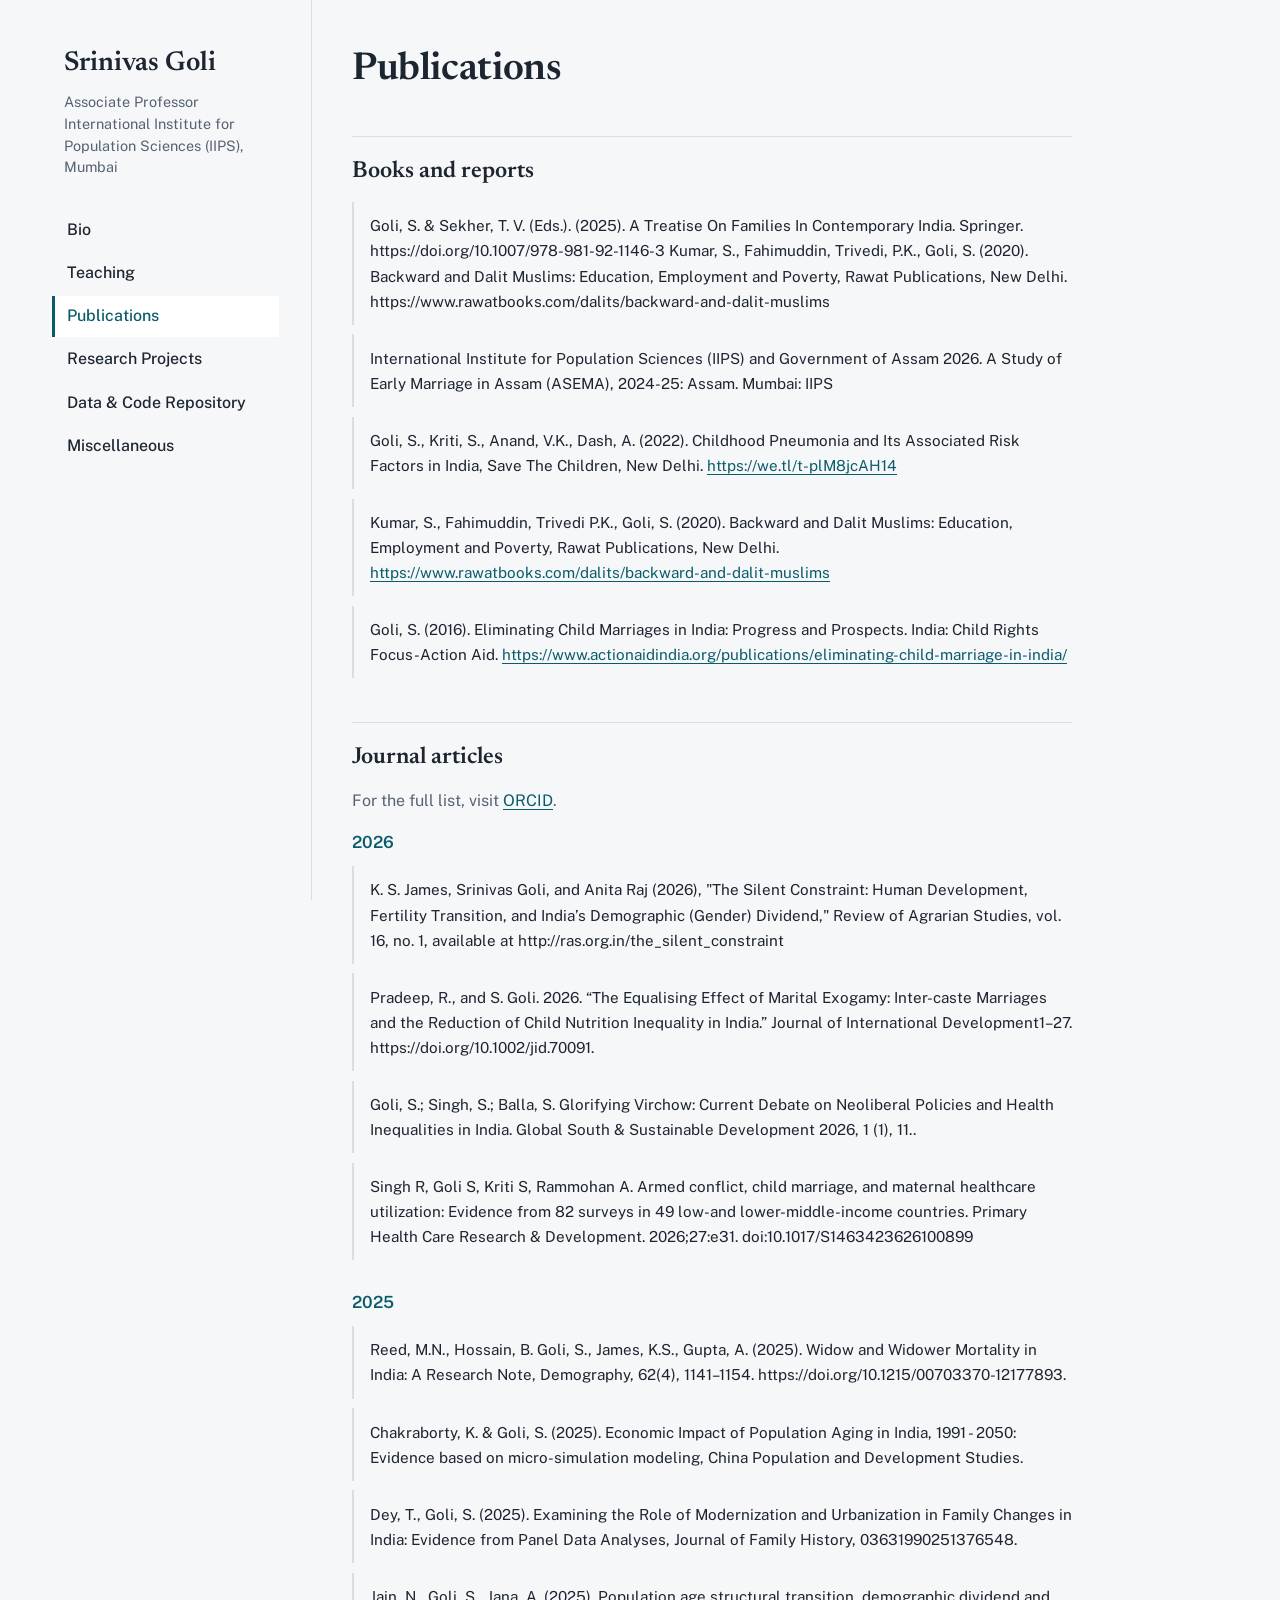
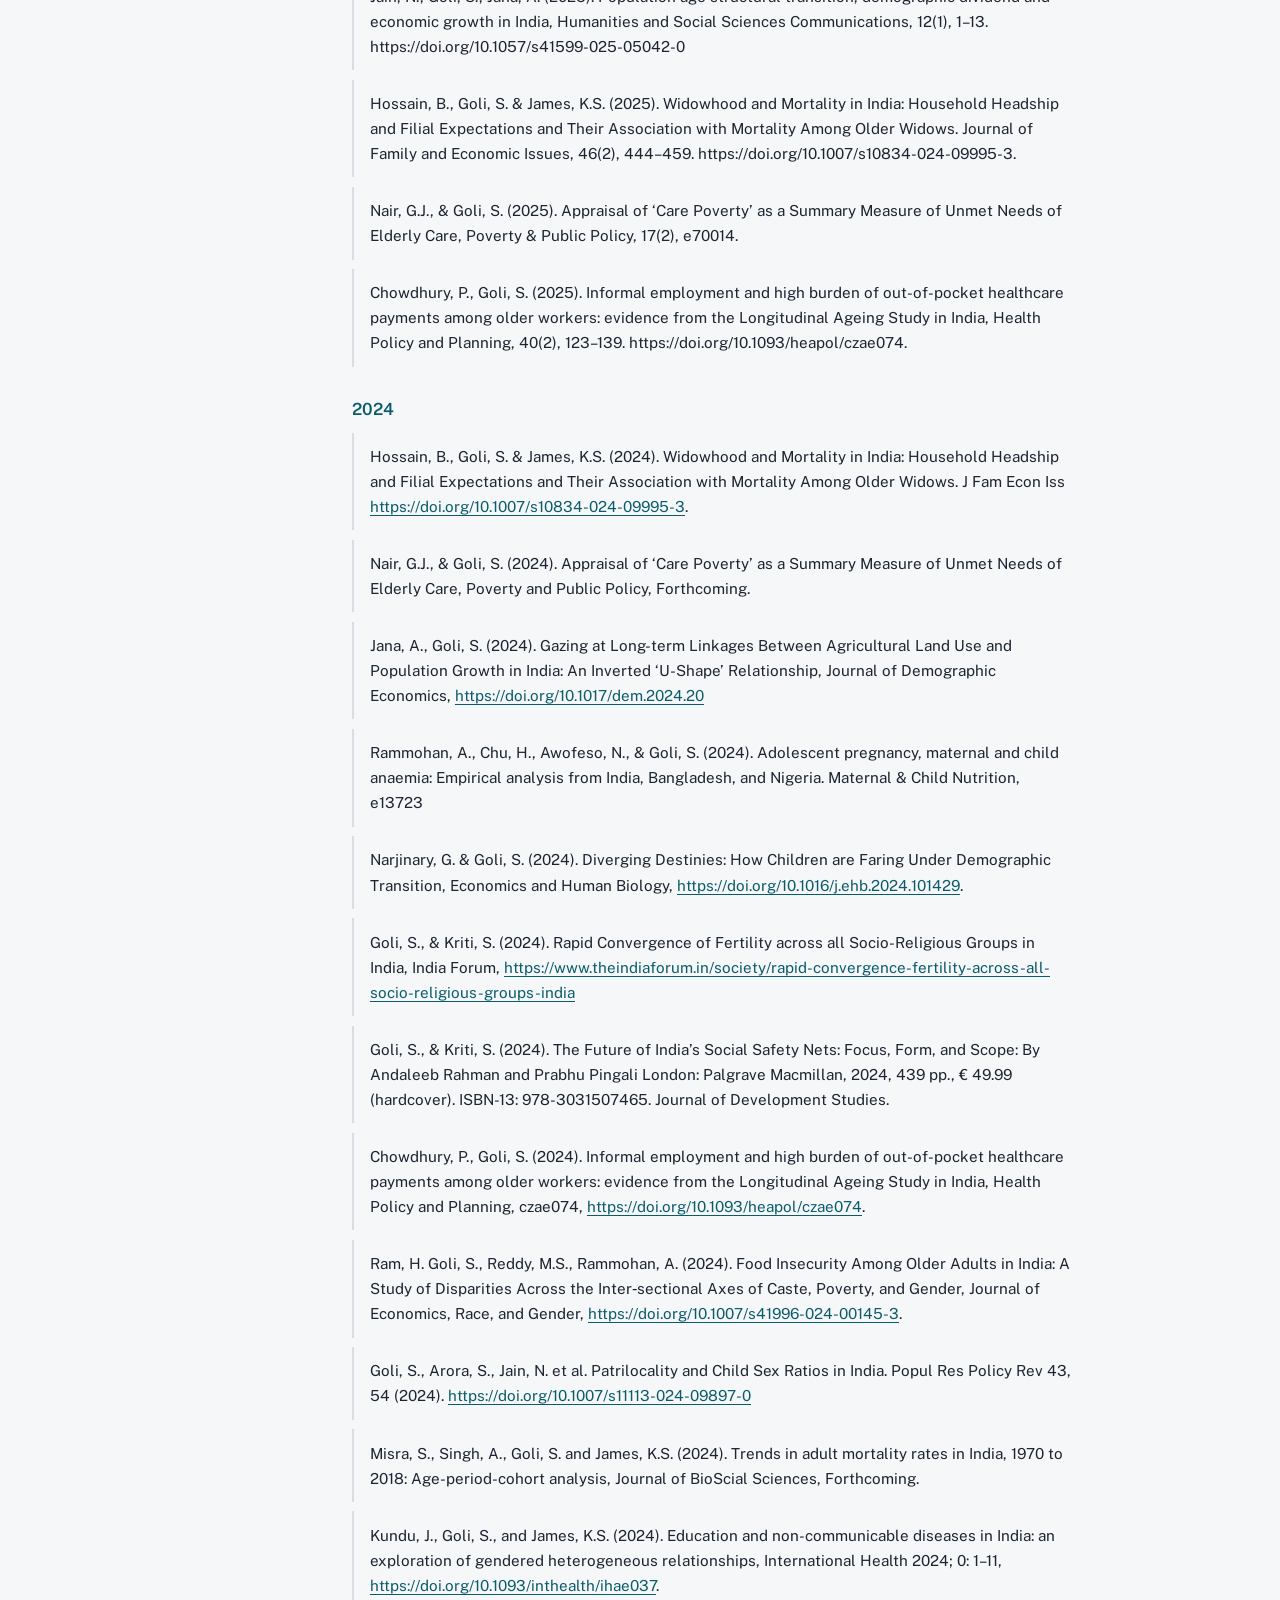
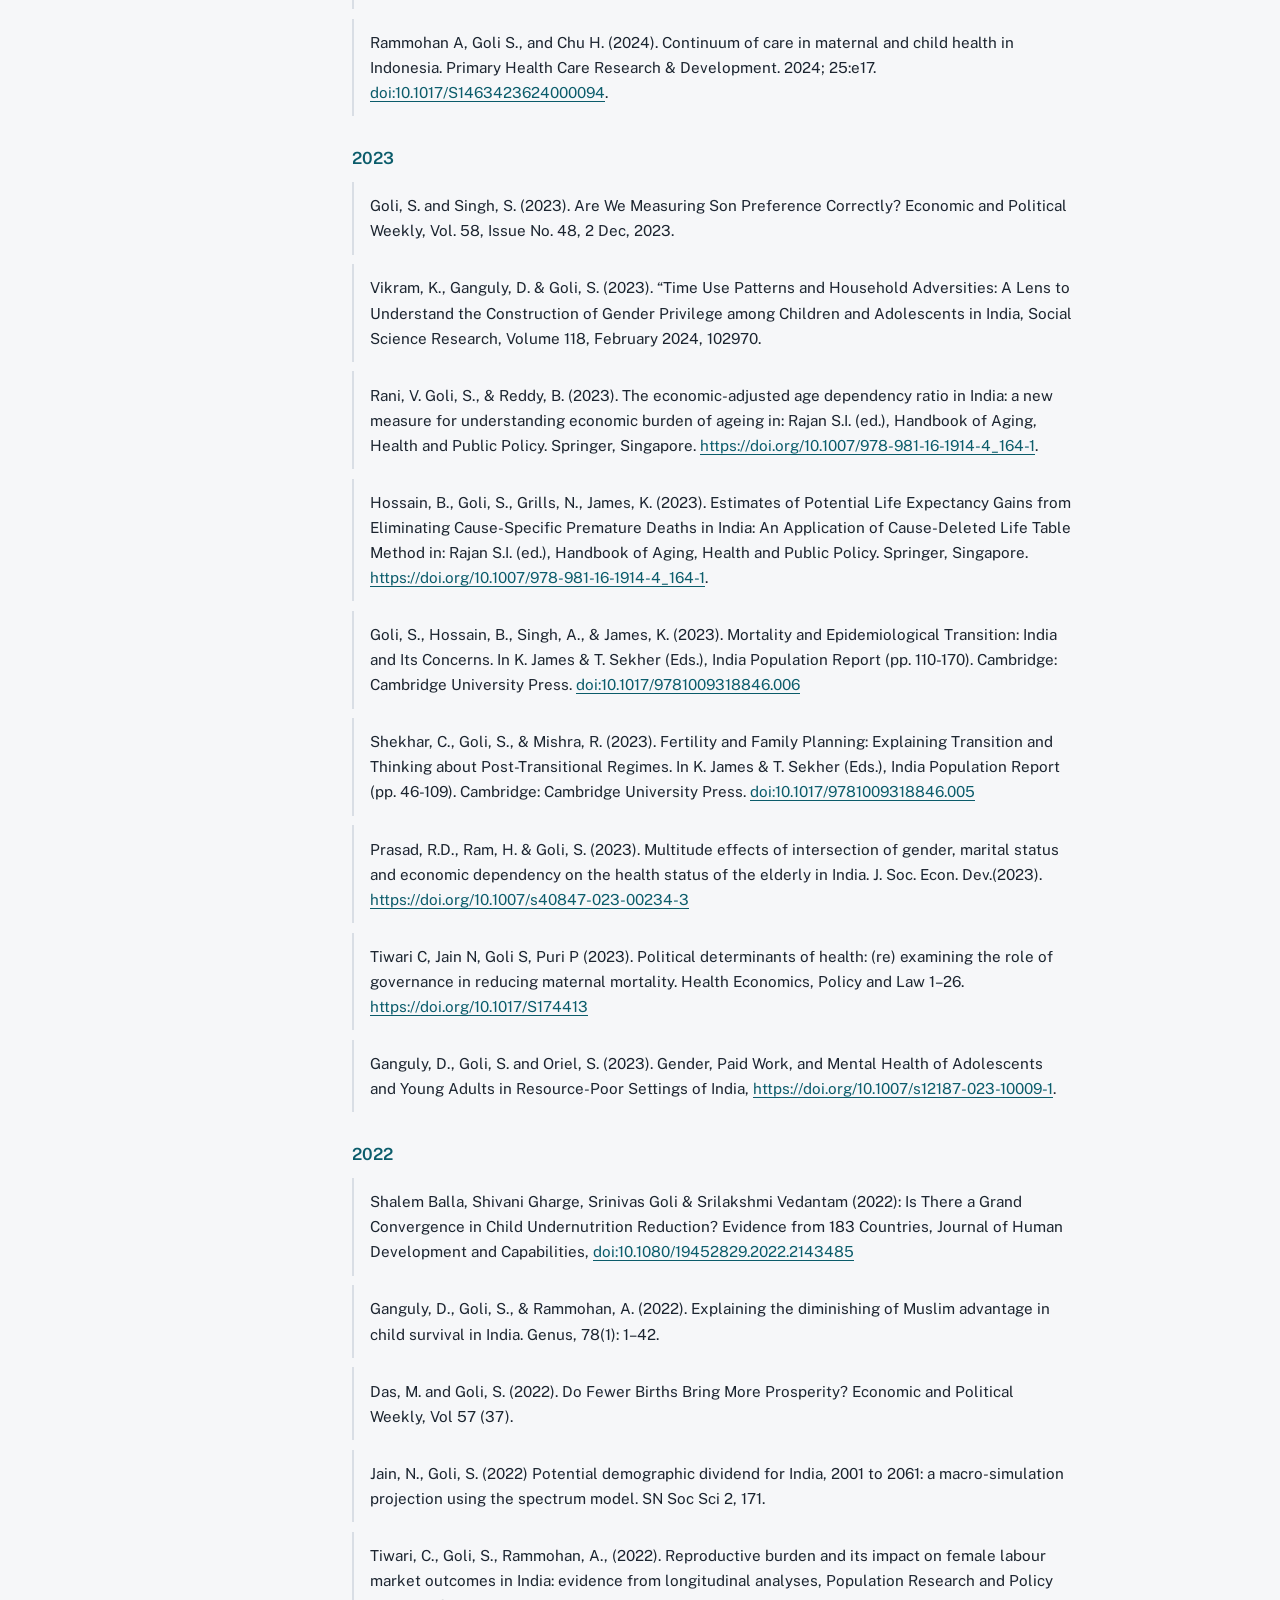
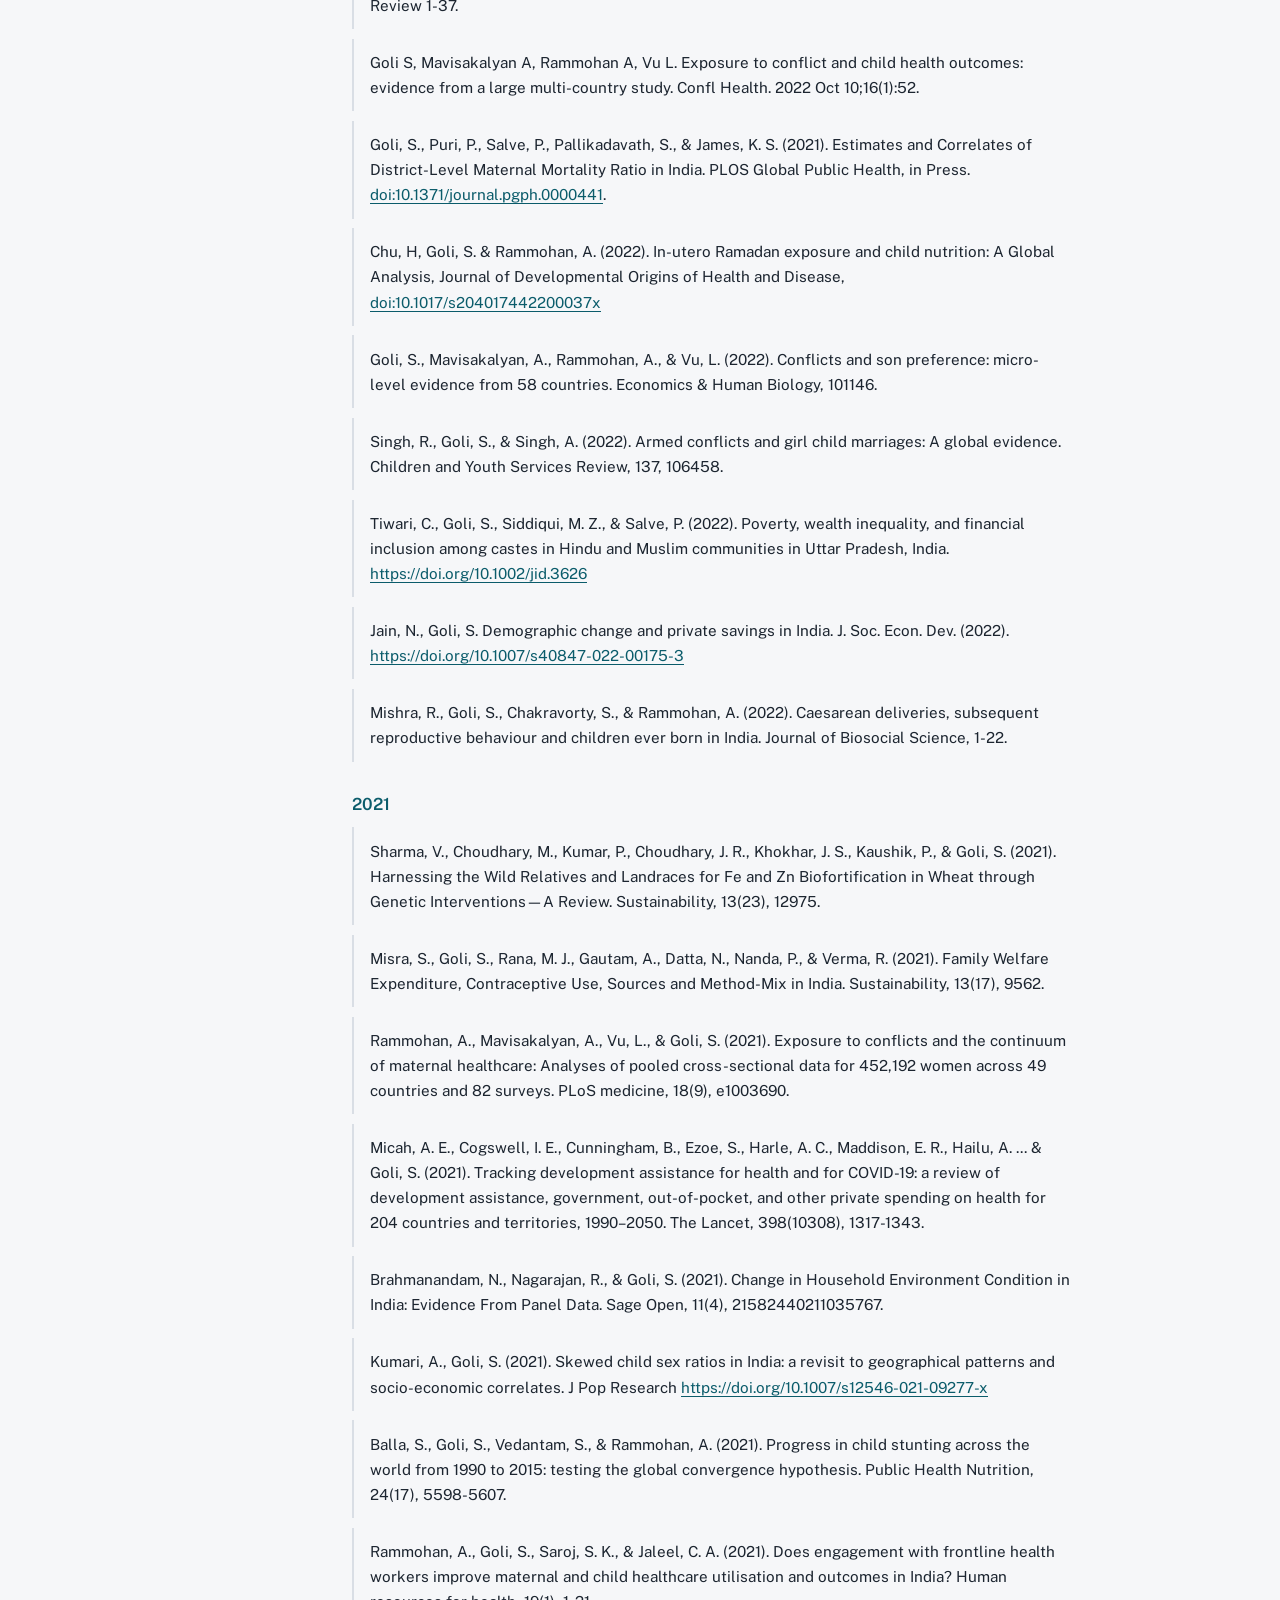
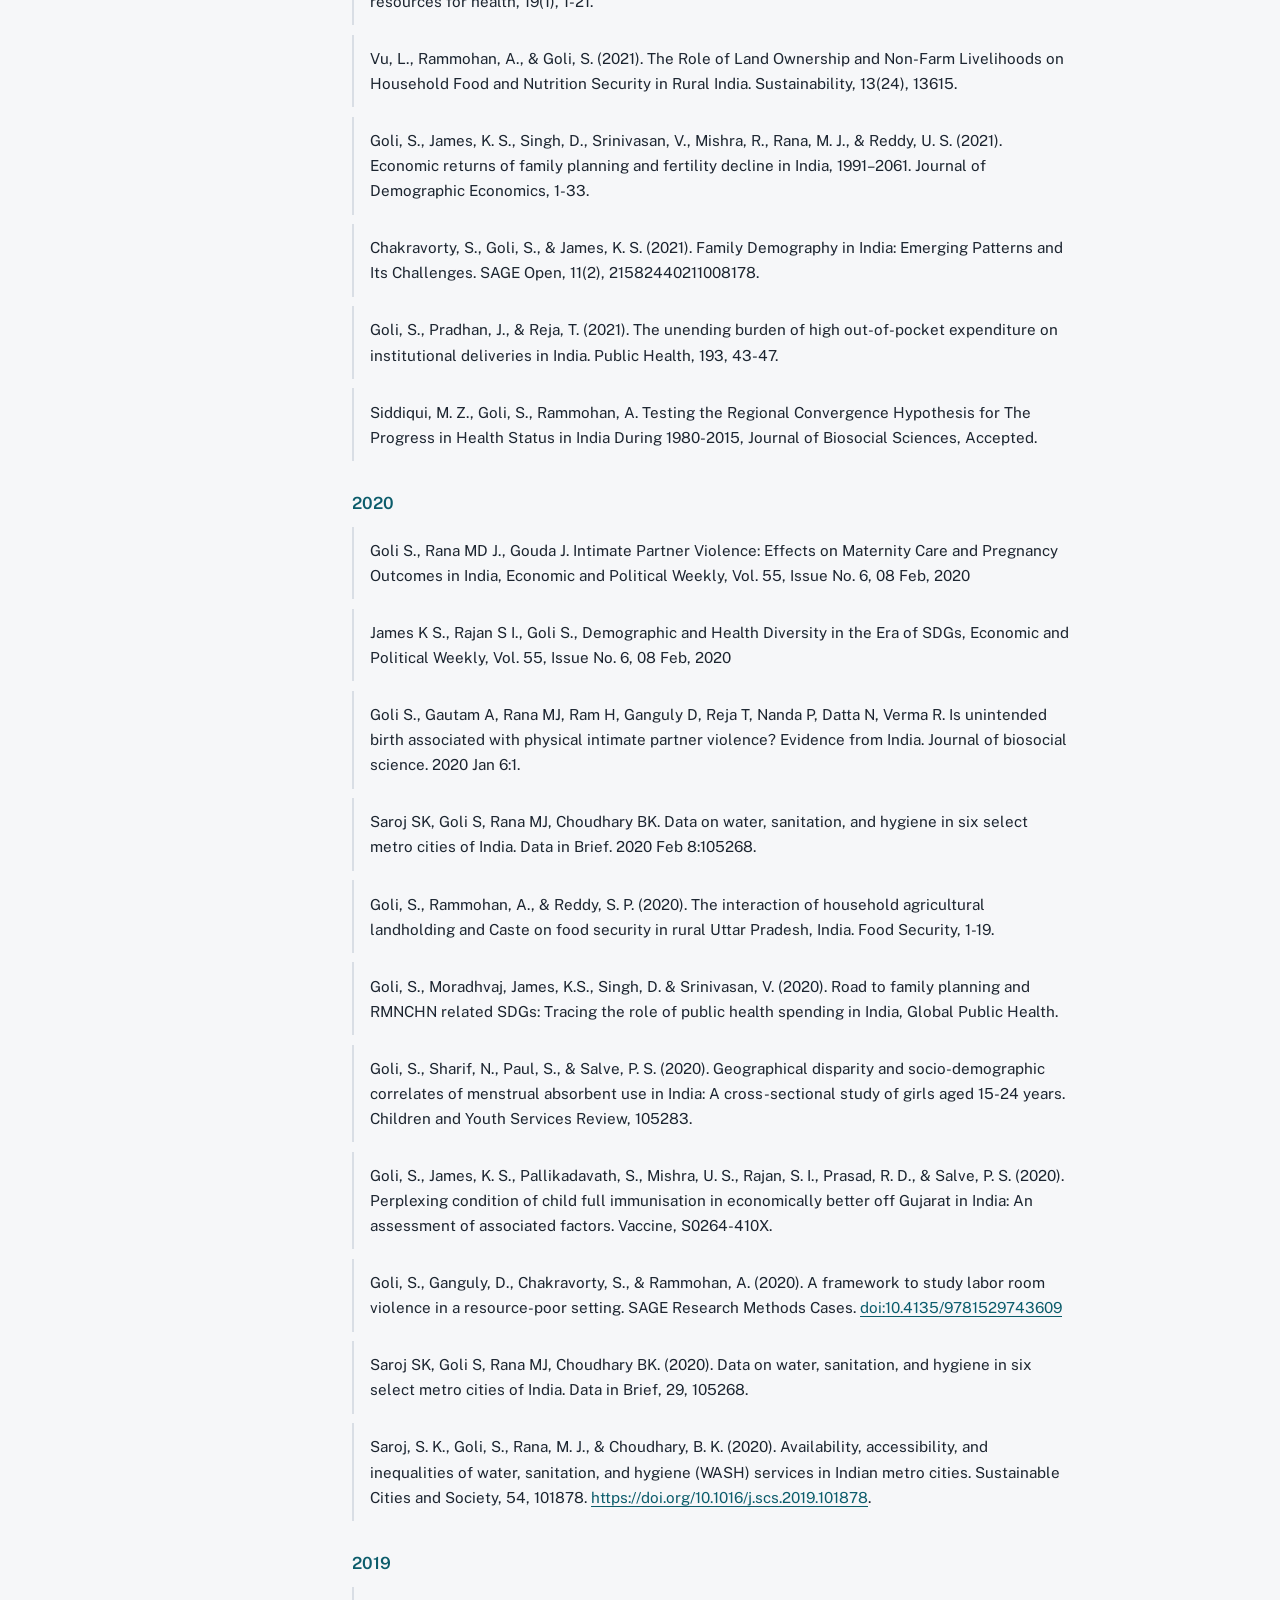
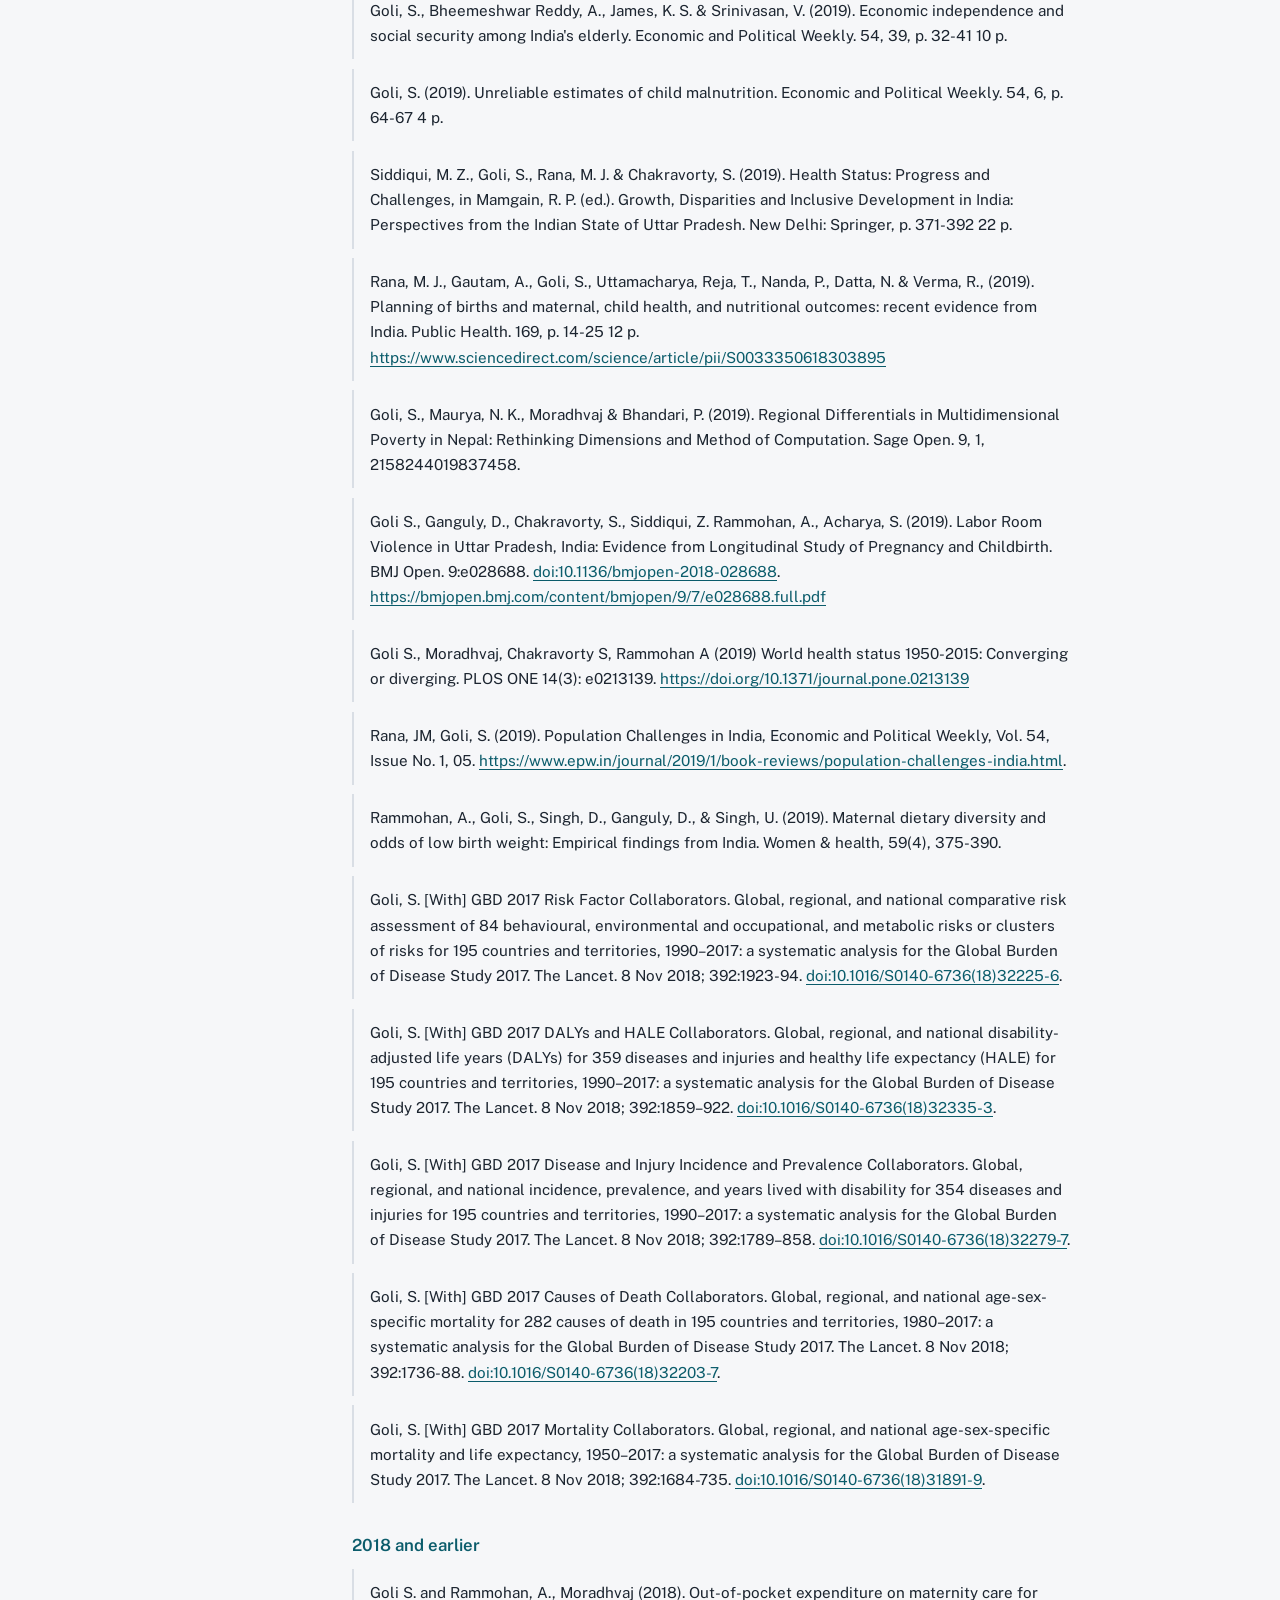
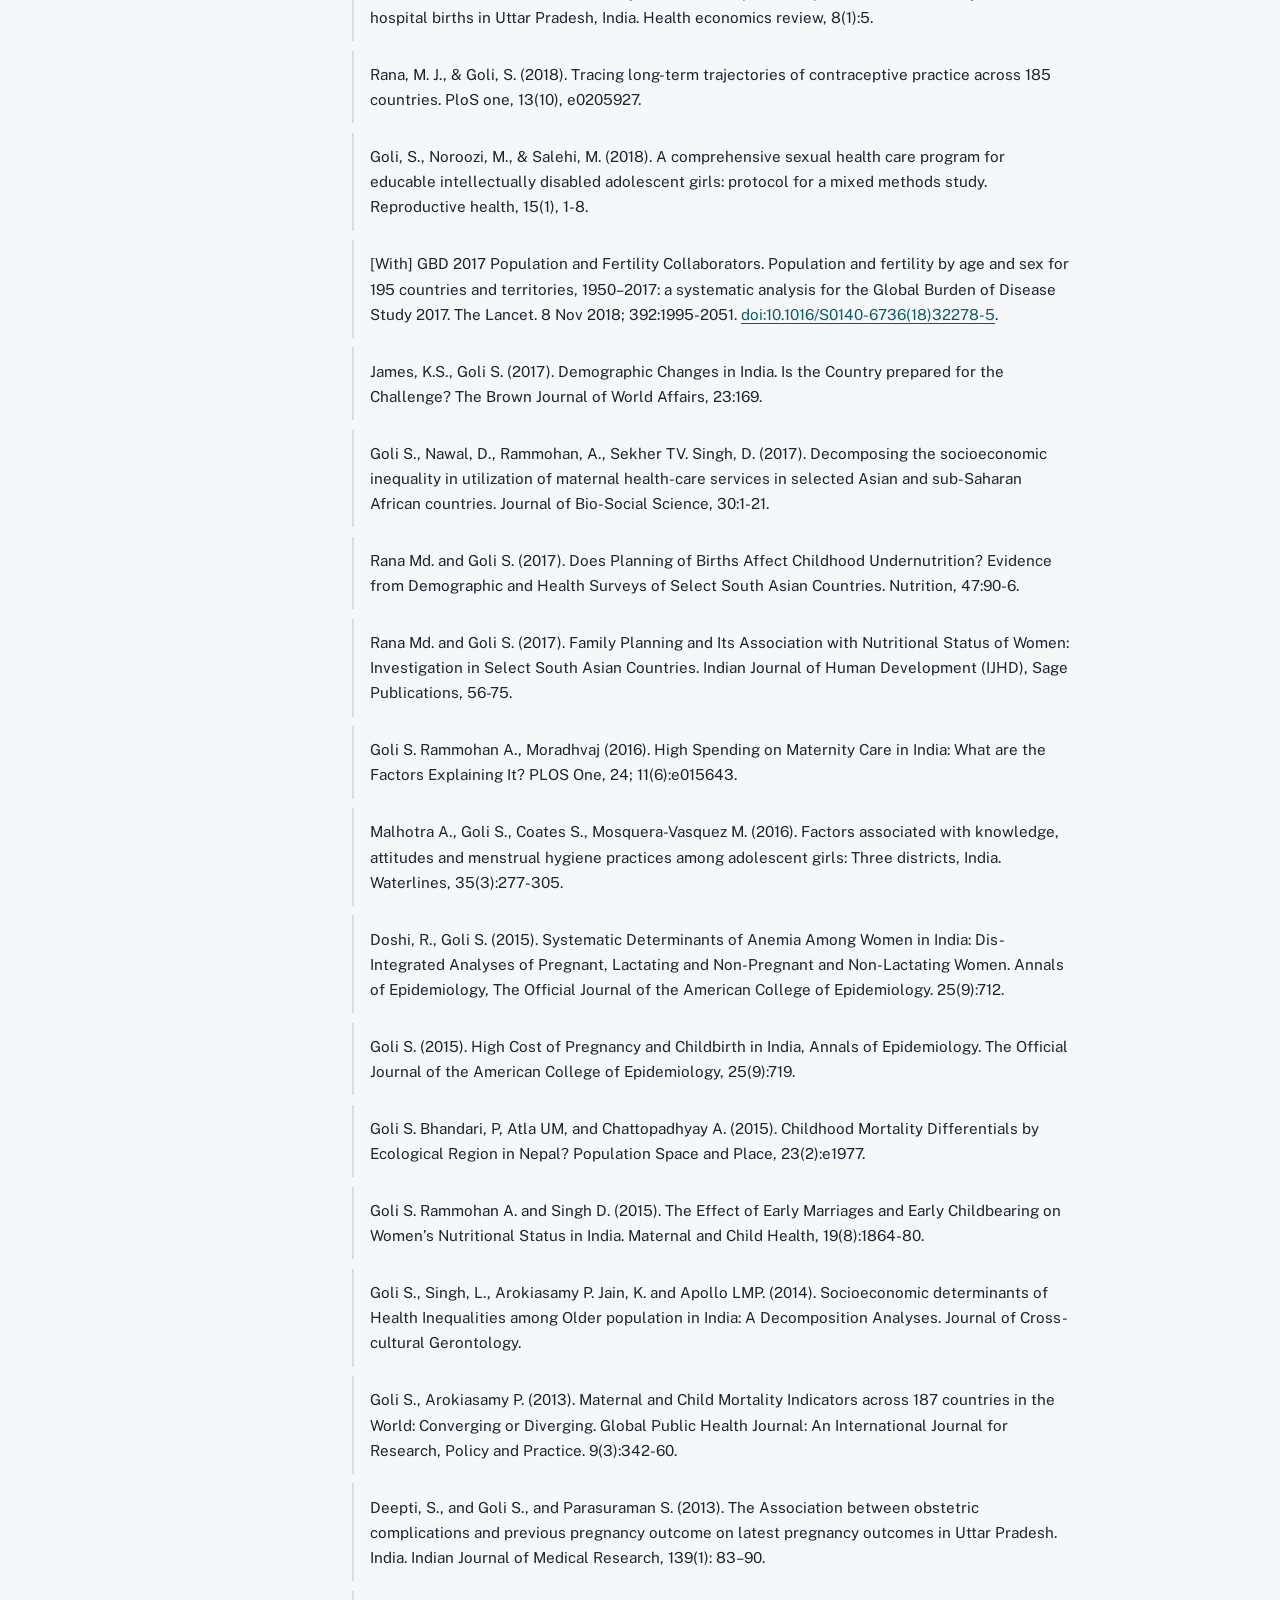
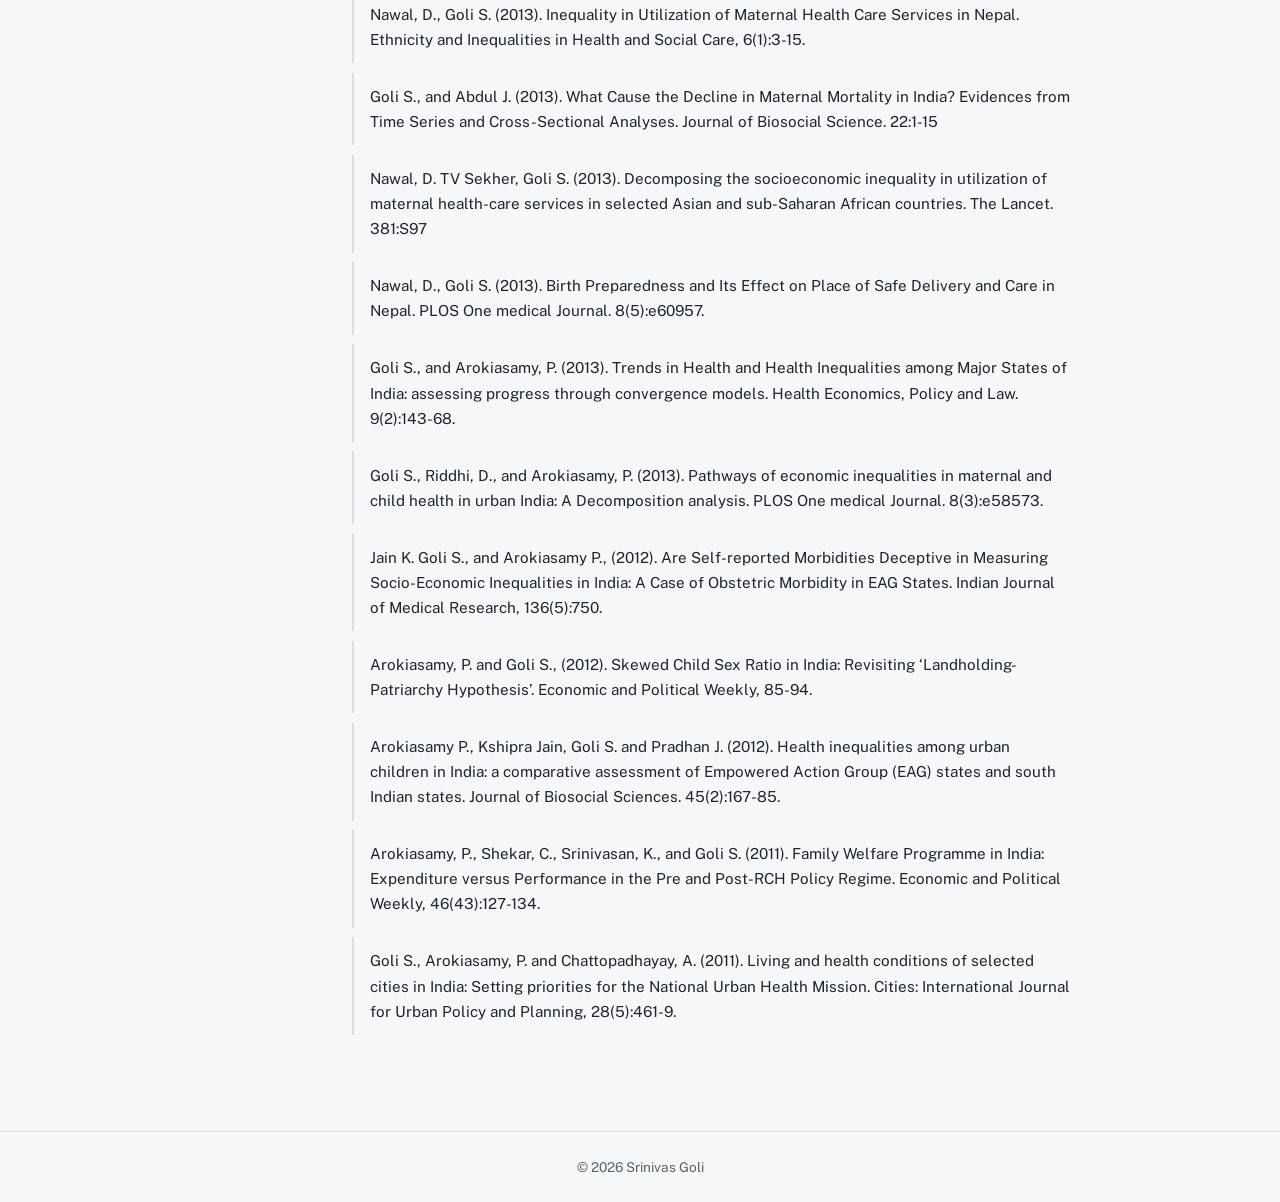
==== commit 3f47a26e: "Update publications.html" ====
--- a/publications.html
+++ b/publications.html
@@ -21,6 +21,8 @@
       <a href="teaching.html">Teaching</a>
       <a href="publications.html" aria-current="page">Publications</a>
       <a href="research-projects.html">Research Projects</a>
+              <a href="">Data & Code Repository</a>
+
       <a href="miscellaneous.html">Miscellaneous</a>
       </nav>
     </header>
@@ -28,6 +30,11 @@
       <h1>Publications</h1>
       <h2>Books and reports</h2>
       <ul class="refs">
+
+        <li>Goli, S. & Sekher, T. V.  (Eds.). (2025). A Treatise On Families In Contemporary India. Springer. https://doi.org/10.1007/978-981-92-1146-3
+Kumar, S., Fahimuddin, Trivedi, P.K., Goli, S. (2020). Backward and Dalit Muslims: Education, Employment and Poverty, Rawat Publications, New Delhi.
+https://www.rawatbooks.com/dalits/backward-and-dalit-muslims</li>
+
         <li>International Institute for Population Sciences (IIPS) and Government of Assam 2026. A Study of Early Marriage in Assam (ASEMA), 2024-25: Assam. Mumbai: IIPS</li>
         <li>Goli, S., Kriti, S., Anand, V.K., Dash, A. (2022). Childhood Pneumonia and Its Associated Risk Factors in India, Save The Children, New Delhi. <a href="https://we.tl/t-plM8jcAH14">https://we.tl/t-plM8jcAH14</a></li>
         <li>Kumar, S., Fahimuddin, Trivedi P.K., Goli, S. (2020). Backward and Dalit Muslims: Education, Employment and Poverty, Rawat Publications, New Delhi. <a href="https://www.rawatbooks.com/dalits/backward-and-dalit-muslims">https://www.rawatbooks.com/dalits/backward-and-dalit-muslims</a></li>
@@ -35,6 +42,39 @@
       </ul>
       <h2>Journal articles</h2>
       <p class="note">For the full list, visit <a href="https://orcid.org/0000-0002-8481-484X">ORCID</a>.</p>
+       <section class="year">
+        <h3>2026</h3>
+        <ul class="refs">
+<li>K. S. James, Srinivas Goli, and Anita Raj (2026), "The Silent Constraint: Human Development, Fertility Transition, and India’s Demographic (Gender) Dividend," Review of Agrarian Studies, vol. 16, no. 1, available at http://ras.org.in/the_silent_constraint</li>
+<li>Pradeep, R., and S. Goli. 2026. “The Equalising Effect of Marital Exogamy: Inter-caste Marriages and the Reduction of Child Nutrition Inequality in India.” Journal of International Development1–27. https://doi.org/10.1002/jid.70091.
+</li>
+       <li>Goli, S.; Singh, S.; Balla, S. Glorifying Virchow: Current Debate on Neoliberal Policies and Health Inequalities in India. Global South & Sustainable Development 2026, 1 (1), 11..
+</li>   
+          <li>Singh R, Goli S, Kriti S, Rammohan A. Armed conflict, child marriage, and maternal healthcare utilization: Evidence from 82 surveys in 49 low-and lower-middle-income countries. Primary Health Care Research & Development. 2026;27:e31. doi:10.1017/S1463423626100899
+</li>
+      </ul>
+      </section>
+
+      <section class="year">
+        <h3>2025</h3>
+        <ul class="refs">
+          <li>Reed, M.N., Hossain, B. Goli, S., James, K.S., Gupta, A. (2025). Widow and Widower Mortality in India: A Research Note, Demography, 62(4), 1141–1154. https://doi.org/10.1215/00703370-12177893.</li>
+        <li>Chakraborty, K. & Goli, S. (2025). Economic Impact of Population Aging in India, 1991 - 2050: Evidence based on micro-simulation modeling, China Population and Development Studies.</li>
+        <li>Dey, T., Goli, S. (2025). Examining the Role of Modernization and Urbanization in Family Changes in India: Evidence from Panel Data Analyses, Journal of Family History, 03631990251376548.</li>
+        <li>Jain, N., Goli, S., Jana, A. (2025). Population age structural transition, demographic dividend and economic growth in India, Humanities and Social Sciences Communications, 12(1), 1–13. https://doi.org/10.1057/s41599-025-05042-0</li>
+        
+        <li>Hossain, B., Goli, S. & James, K.S. (2025). Widowhood and Mortality in India: Household Headship and Filial Expectations and Their Association with Mortality Among Older Widows. Journal of Family and Economic Issues, 46(2), 444–459. https://doi.org/10.1007/s10834-024-09995-3.</li>
+        
+        <li>Nair, G.J., & Goli, S. (2025). Appraisal of ‘Care Poverty’ as a Summary Measure of Unmet Needs of Elderly Care, Poverty & Public Policy, 17(2), e70014.</li>
+        
+        <li>Chowdhury, P., Goli, S. (2025). Informal employment and high burden of out-of-pocket healthcare payments among older workers: evidence from the Longitudinal Ageing Study in India, Health Policy and Planning, 40(2), 123–139. https://doi.org/10.1093/heapol/czae074.</li>
+        </ul>
+        
+      </section>
+
+
+
+      
       <section class="year">
         <h3>2024</h3>
         <ul class="refs">
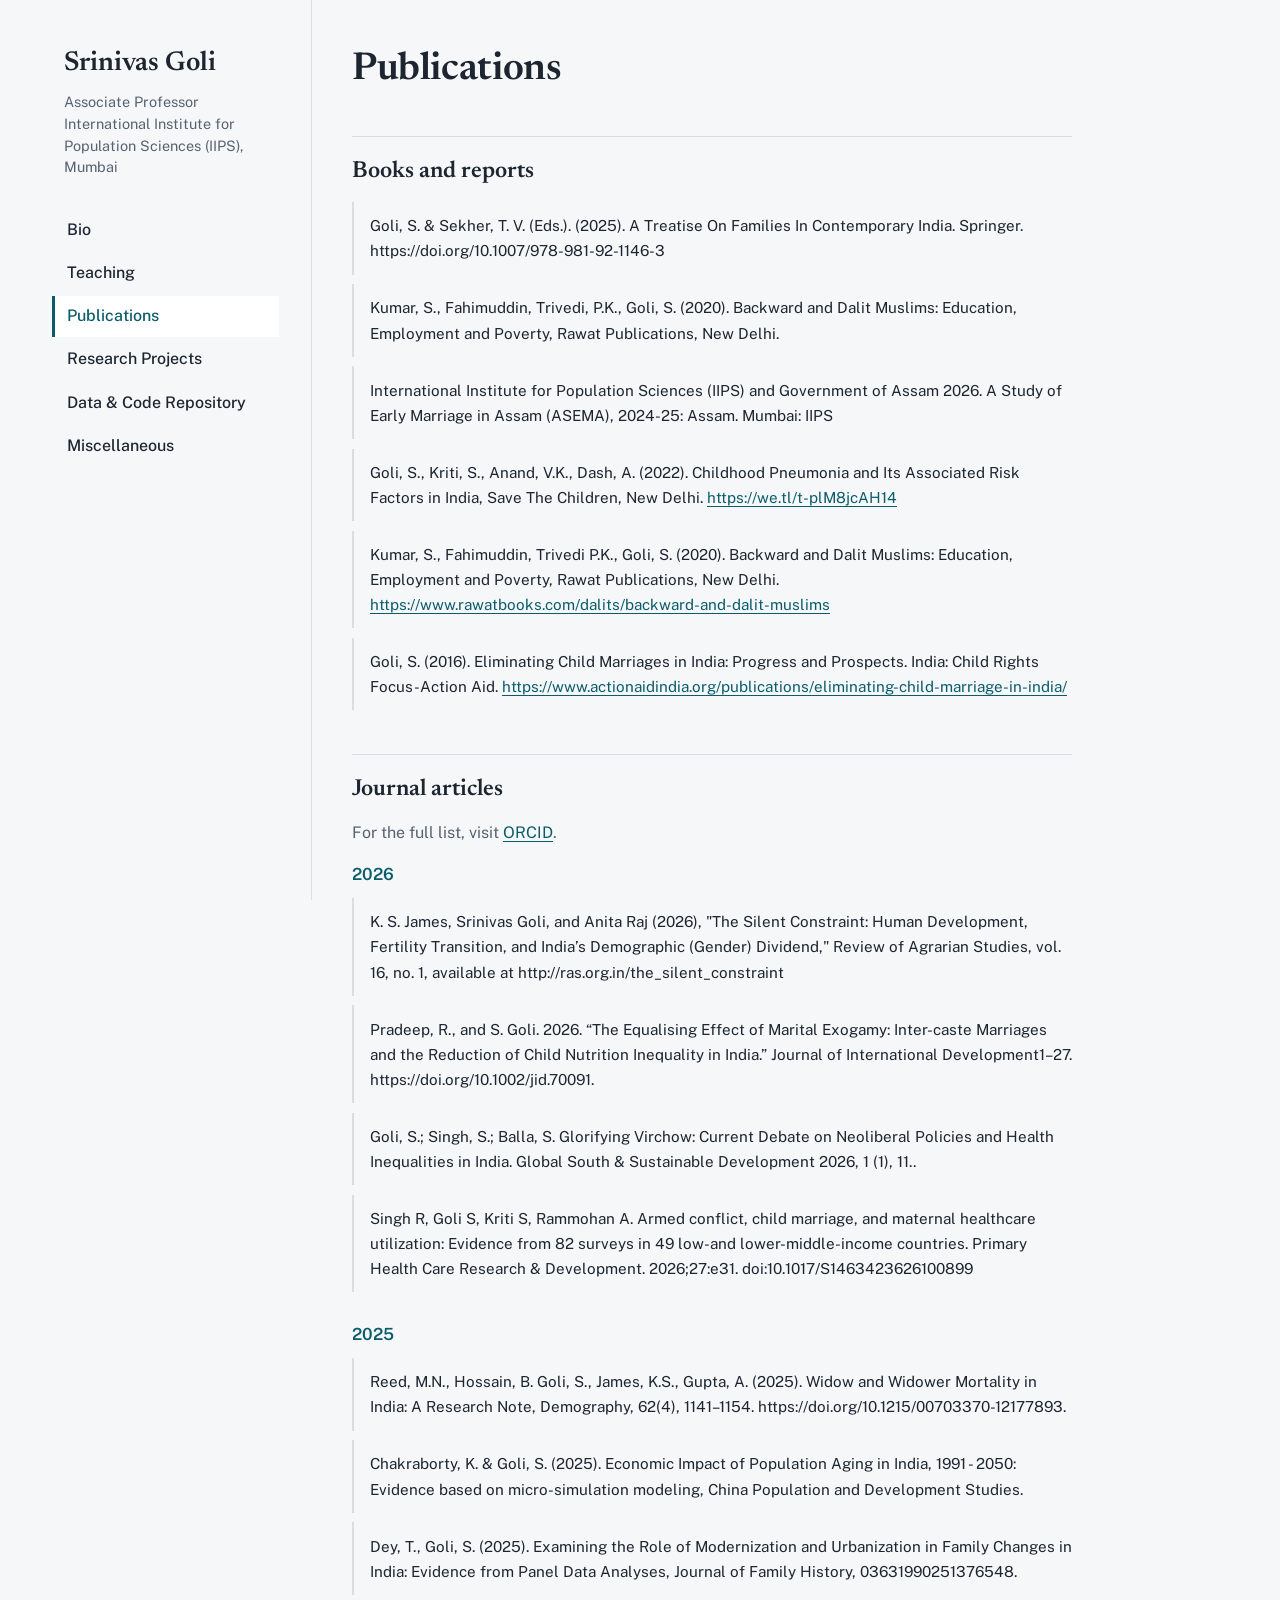
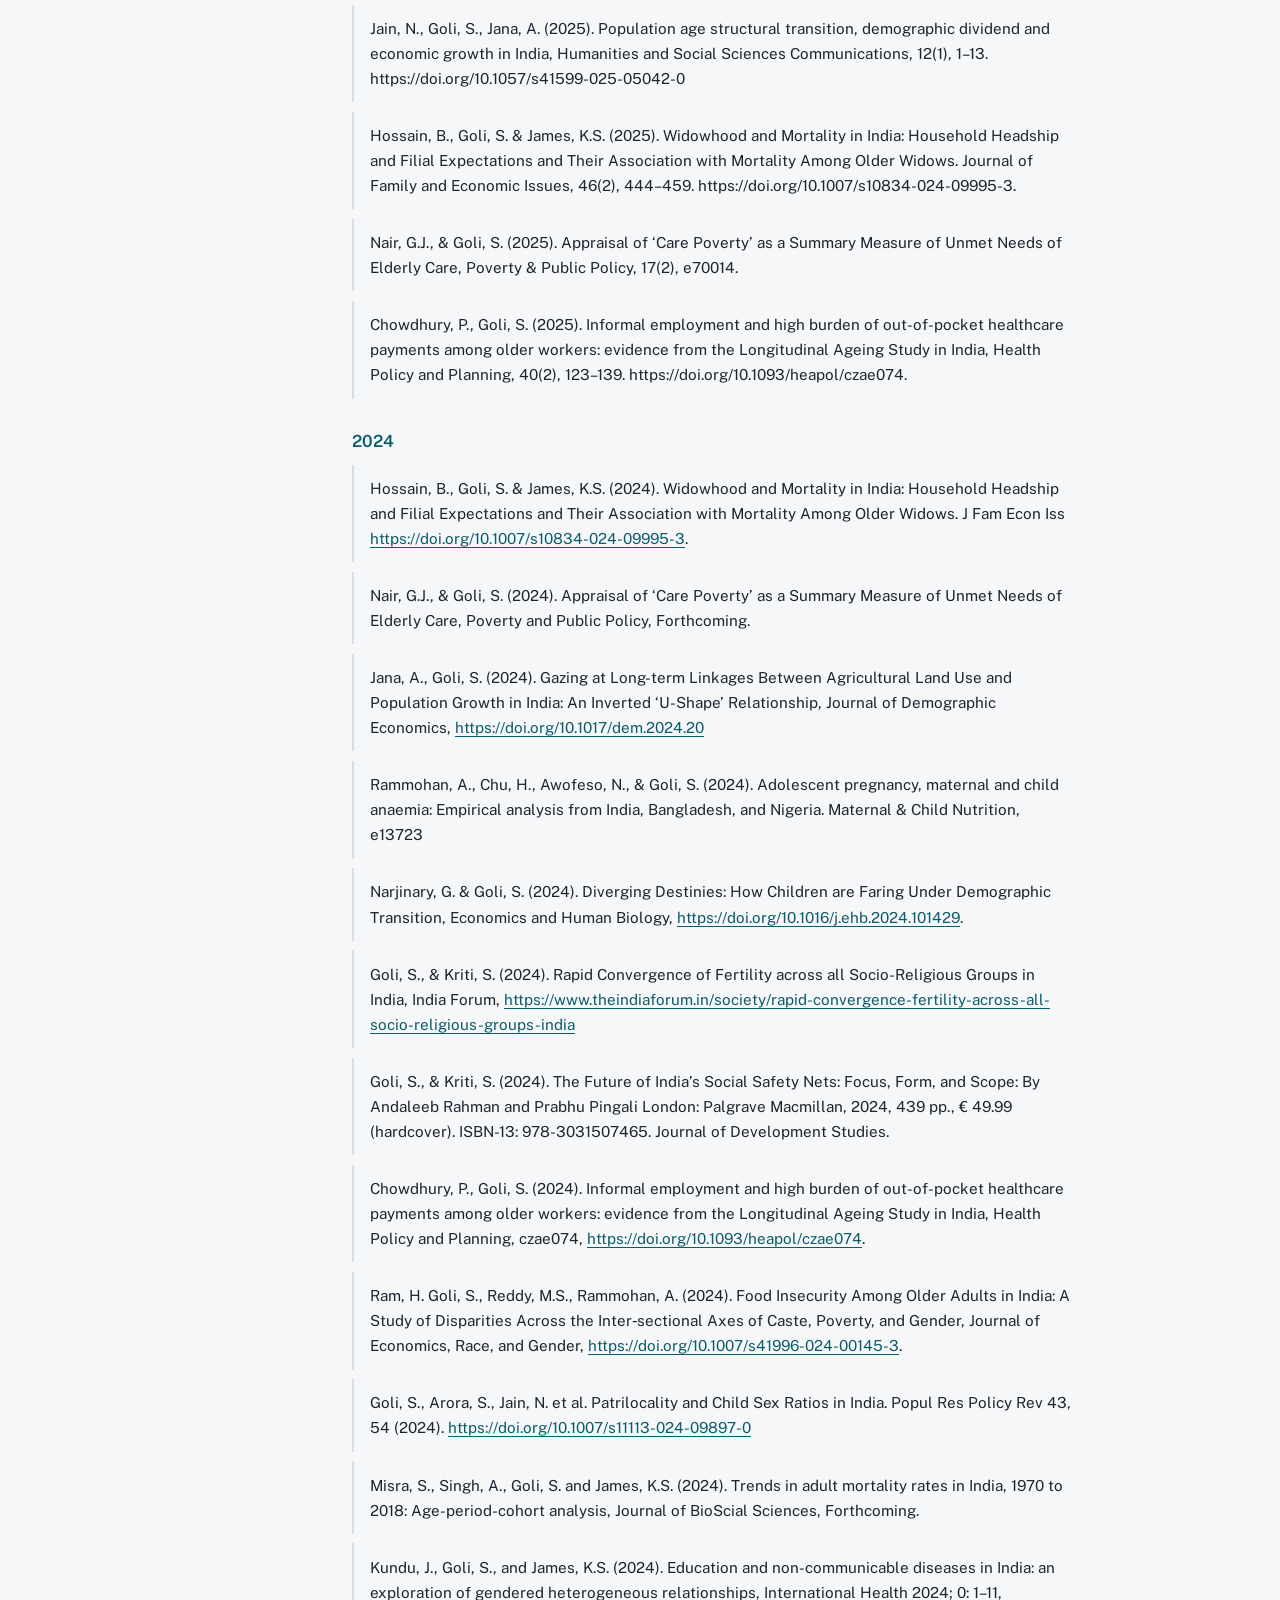
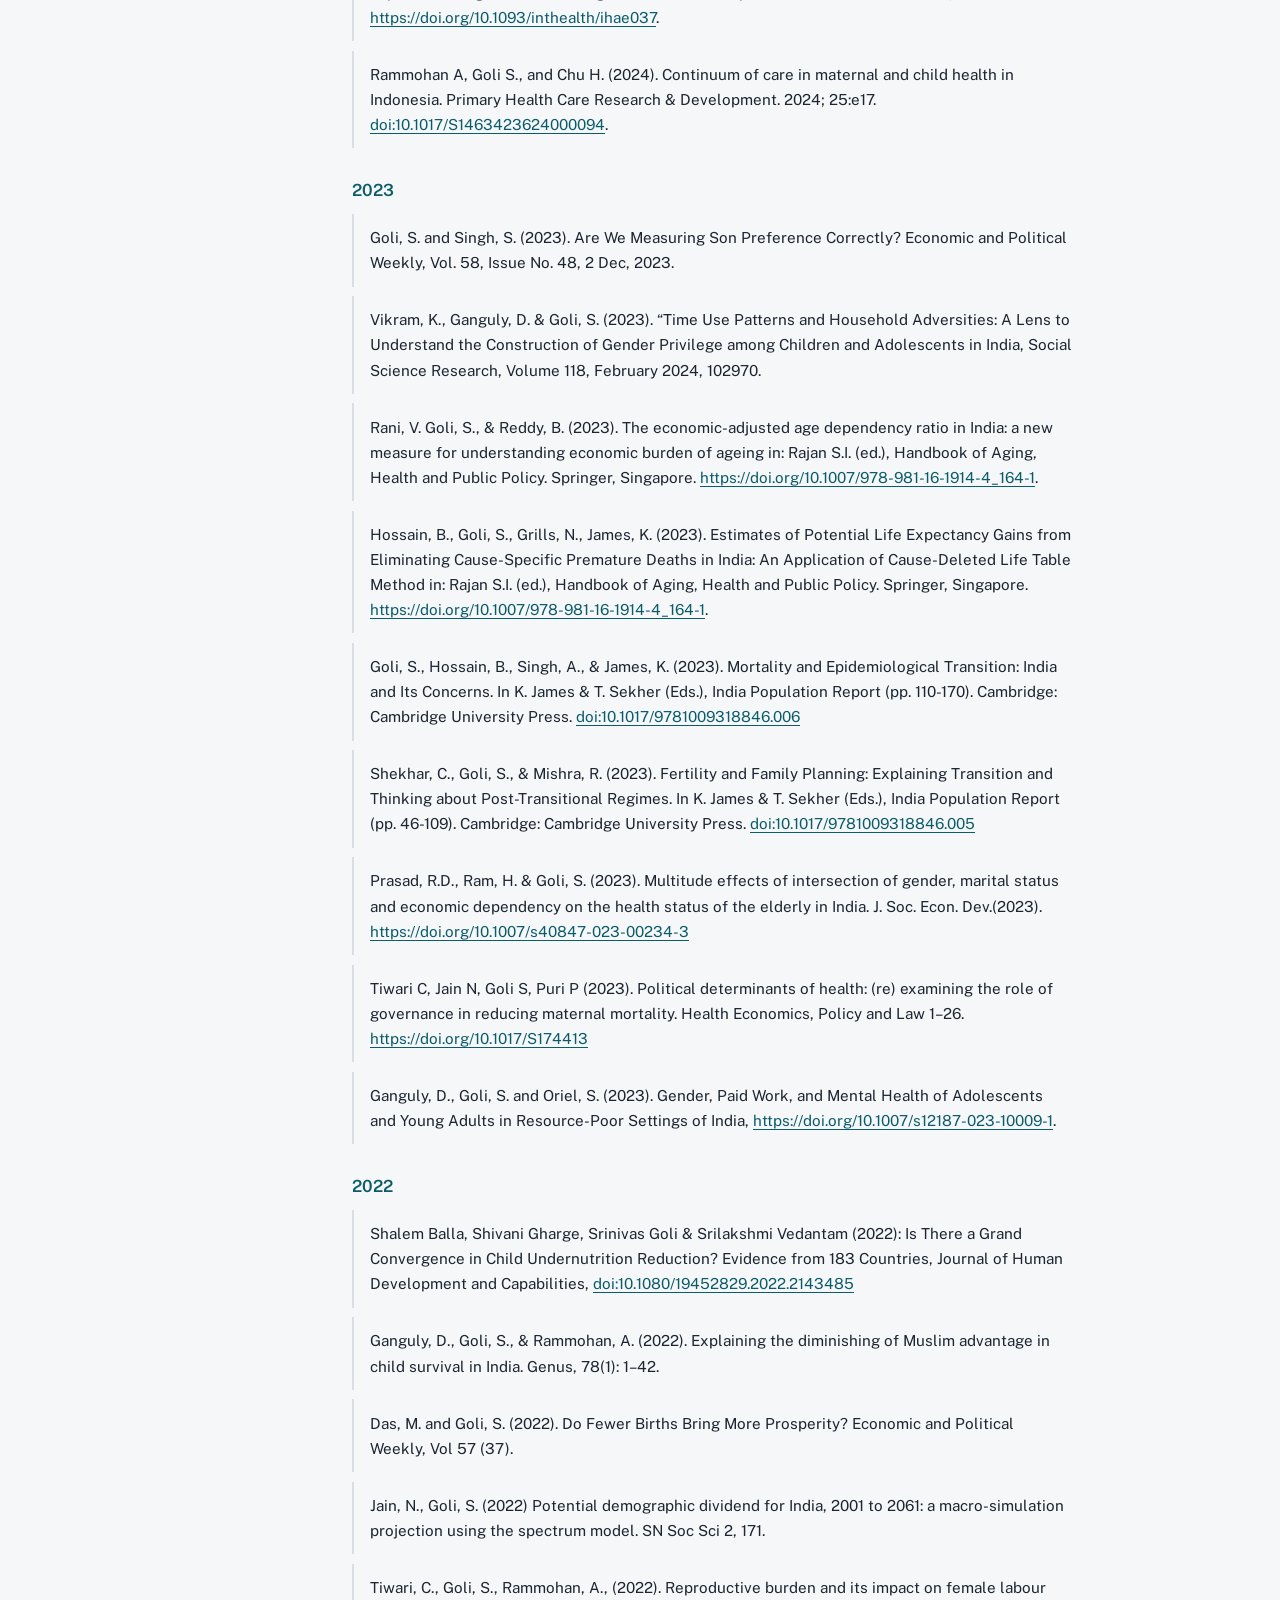
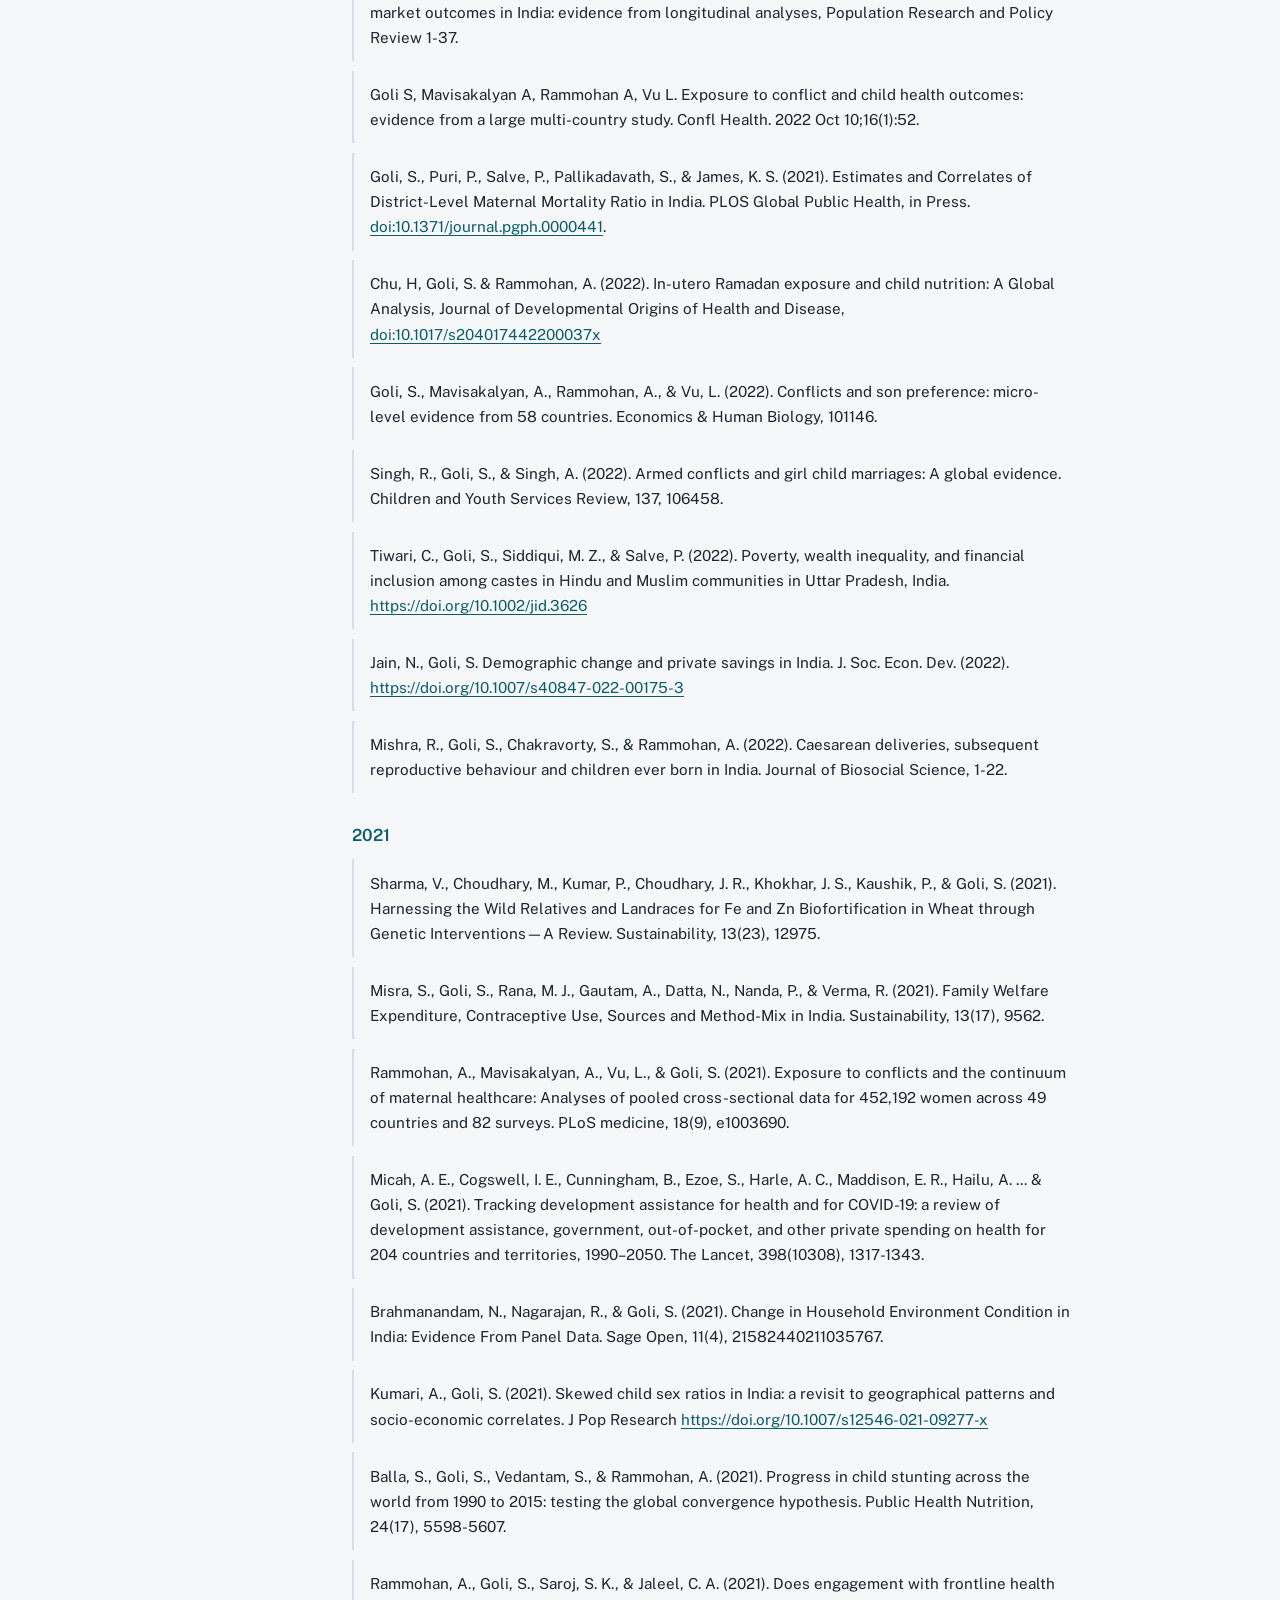
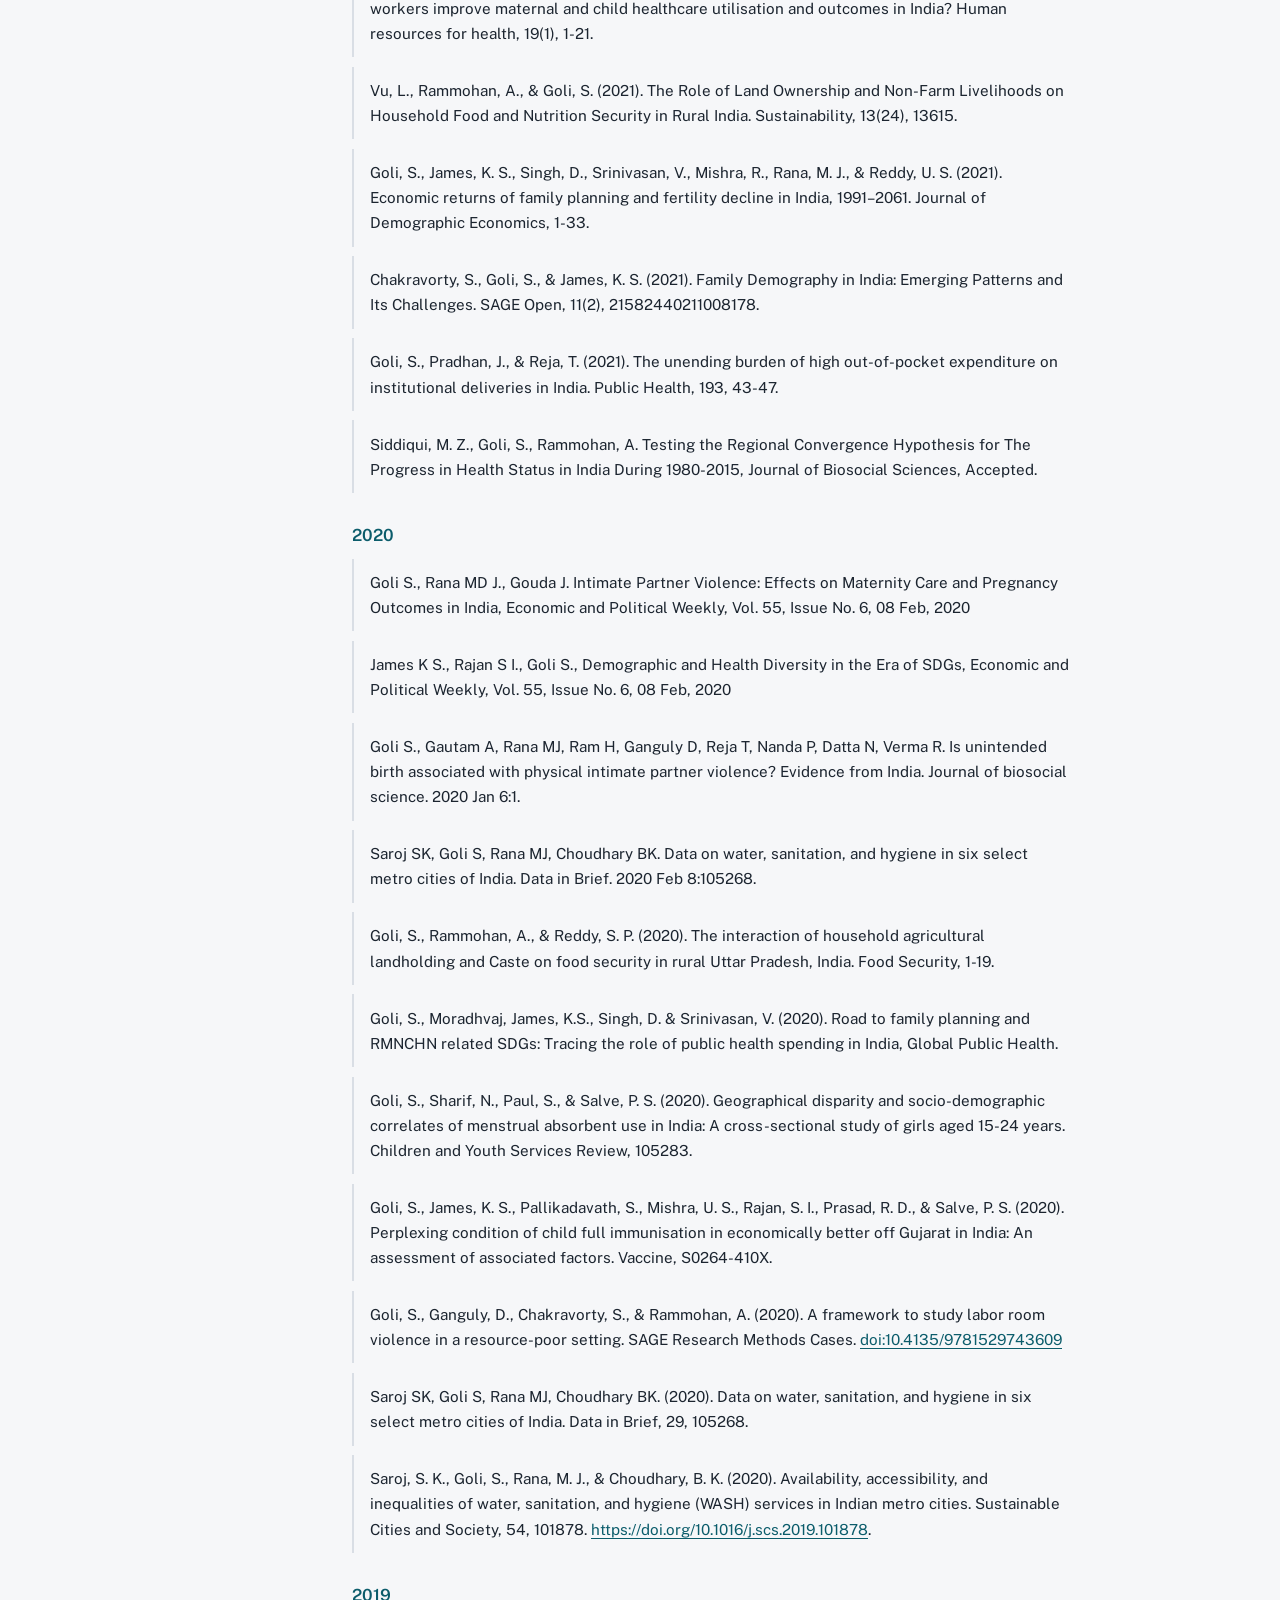
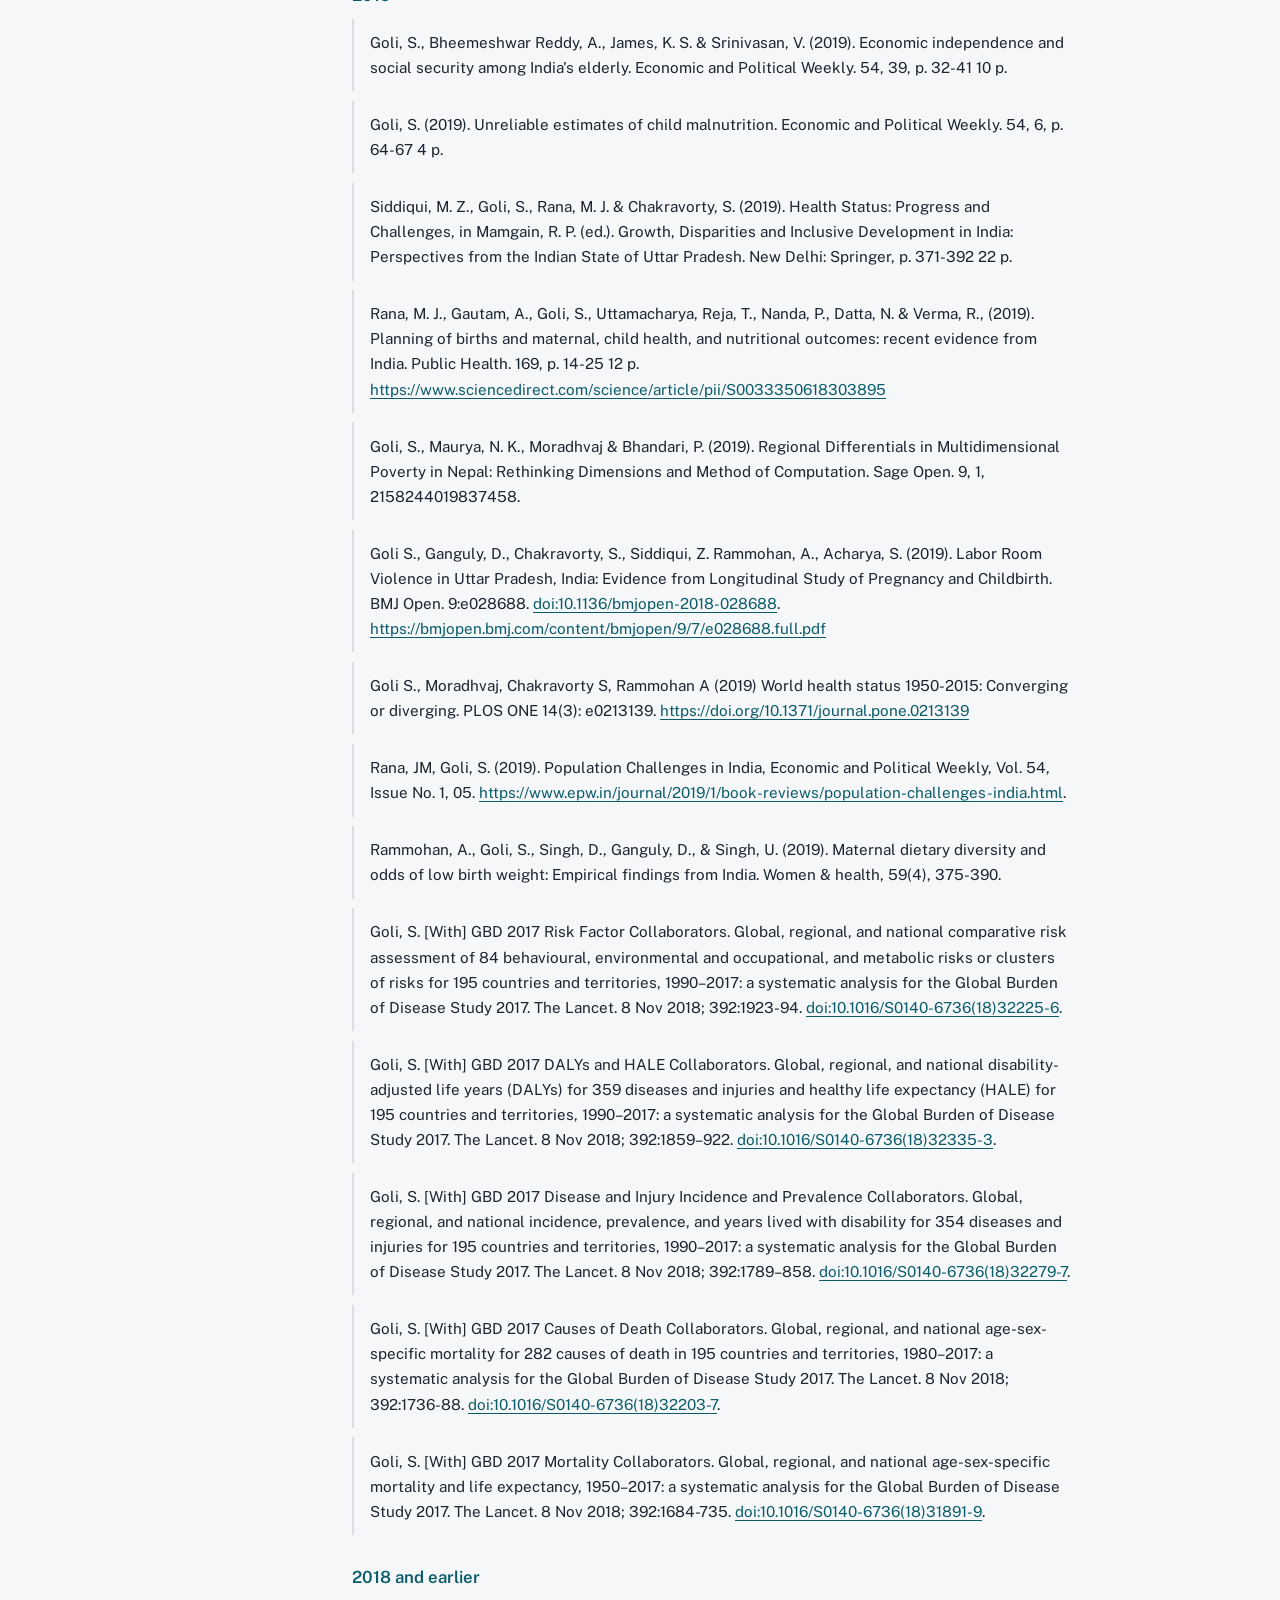
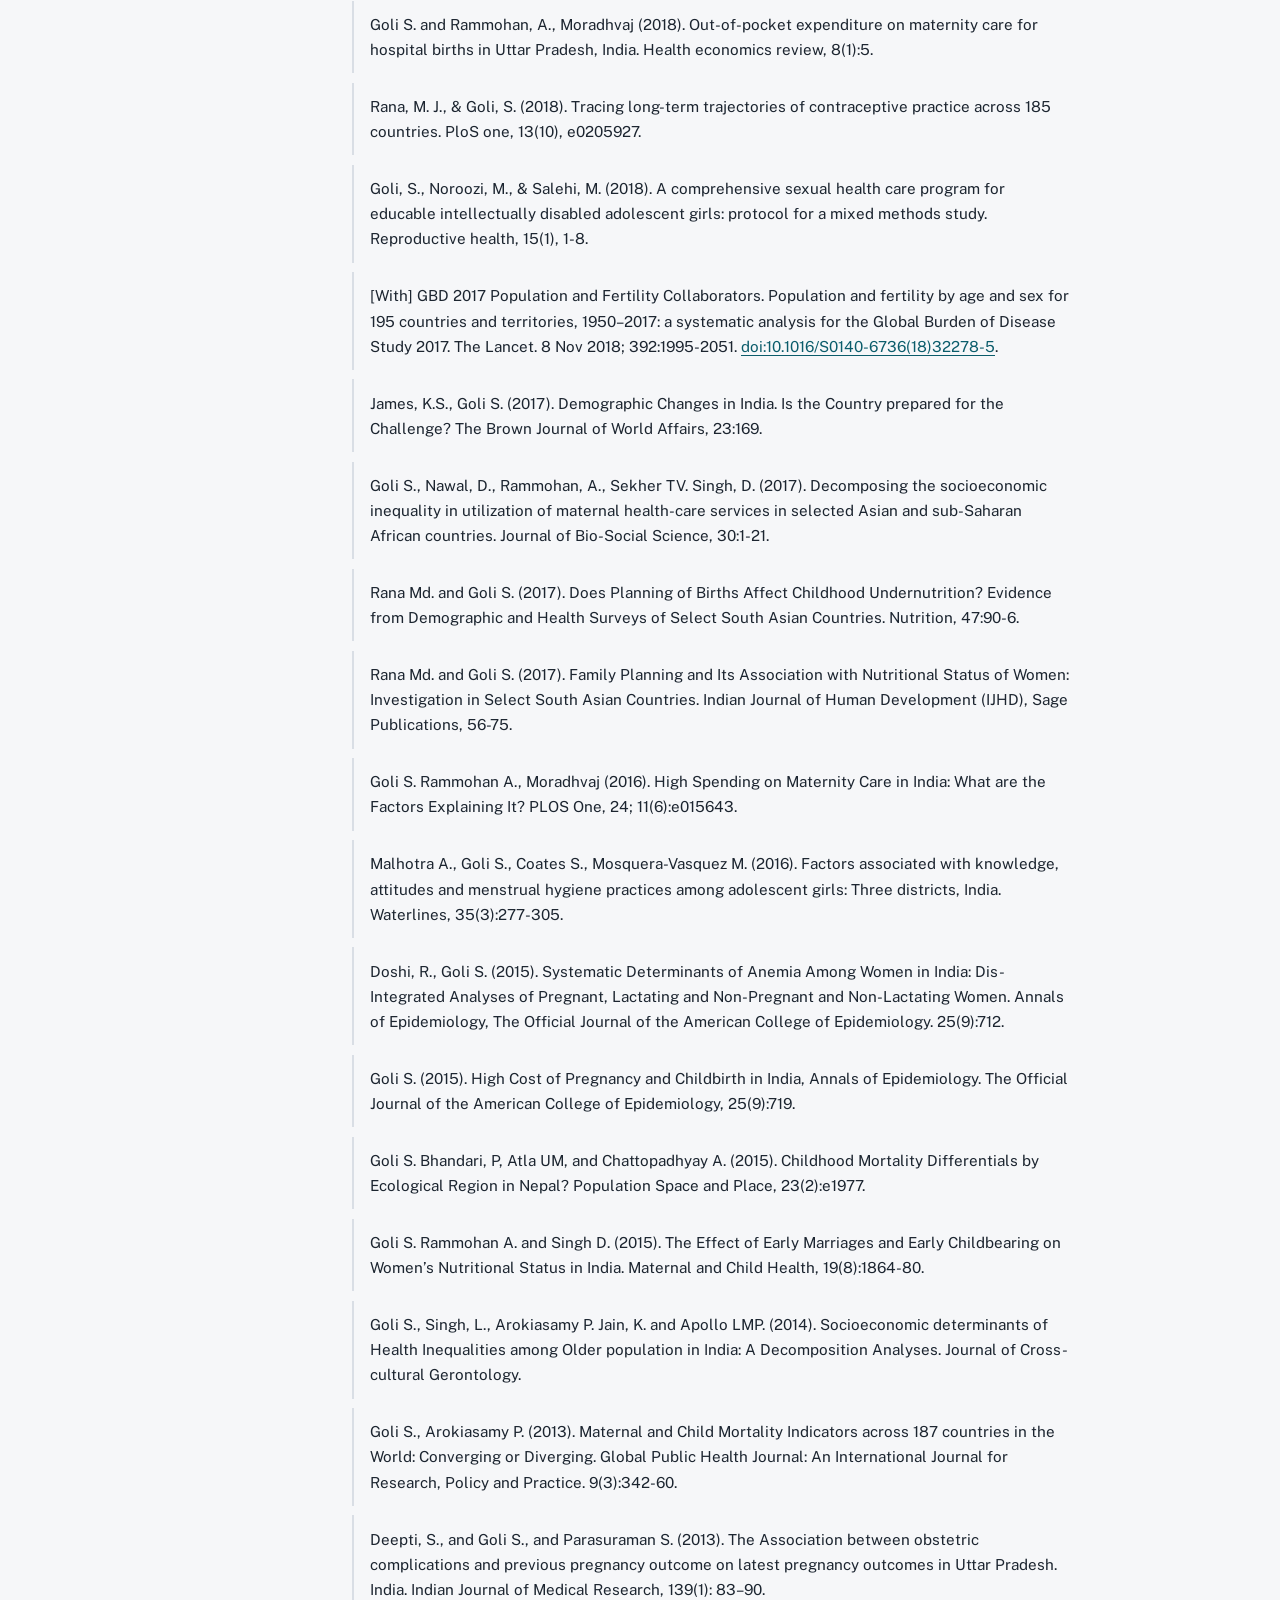
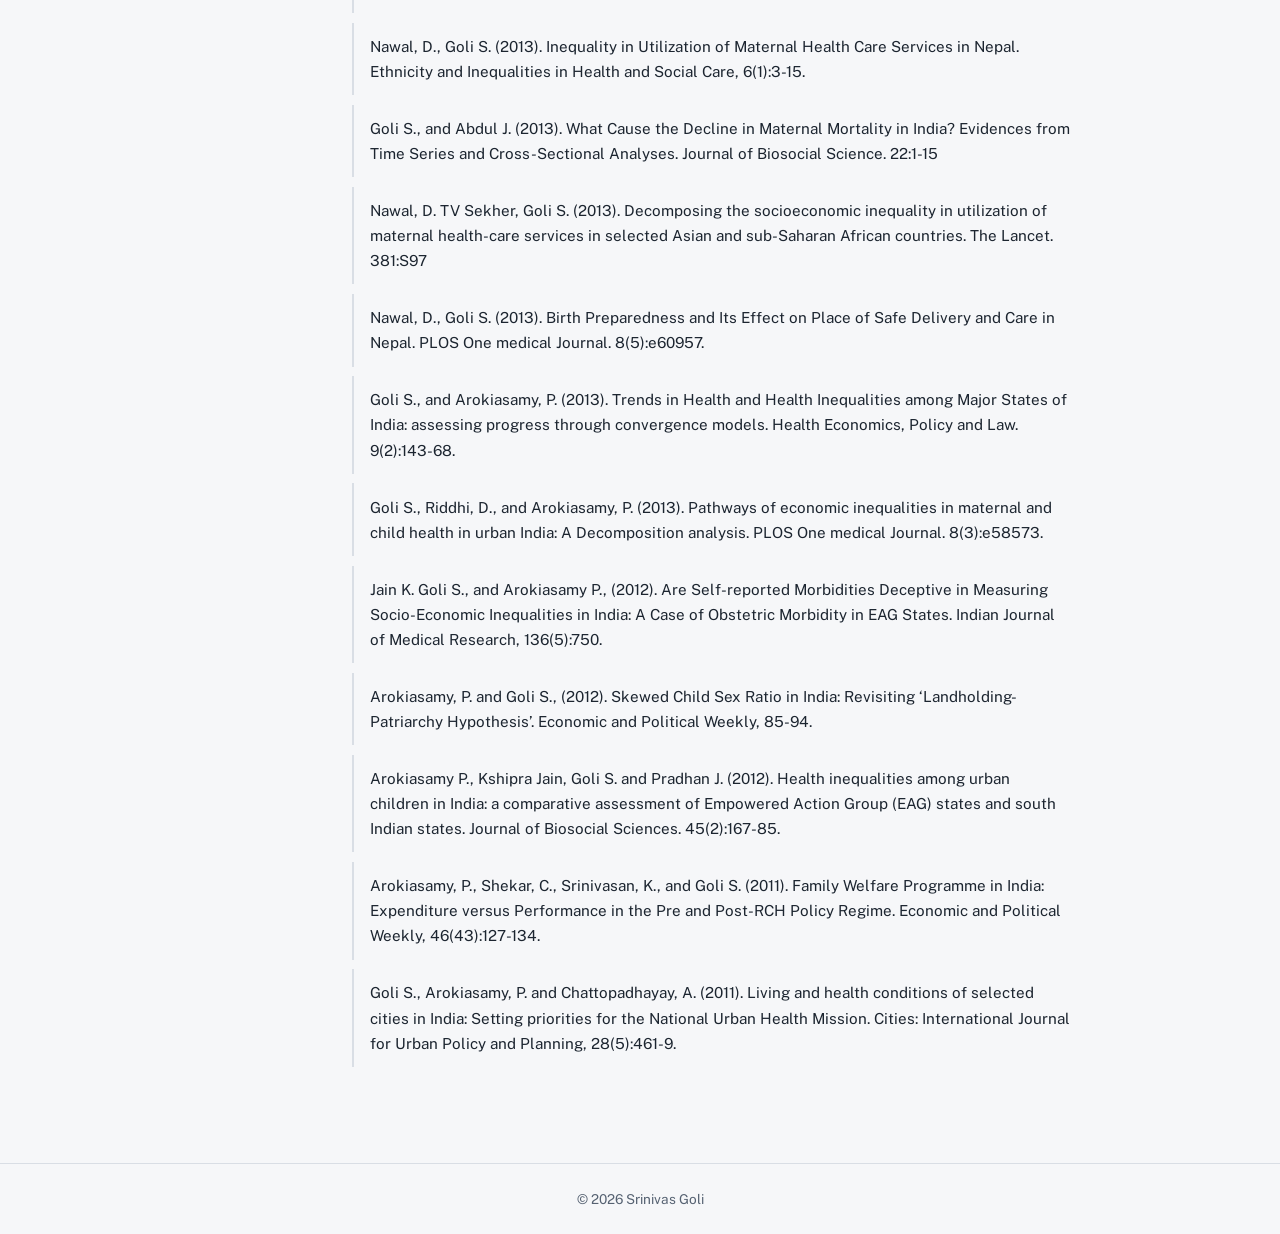
==== commit 5c90d3a5: "Update publications.html" ====
--- a/publications.html
+++ b/publications.html
@@ -32,7 +32,7 @@
       <ul class="refs">
 
         <li>Goli, S. & Sekher, T. V.  (Eds.). (2025). A Treatise On Families In Contemporary India. Springer. https://doi.org/10.1007/978-981-92-1146-3
-Kumar, S., Fahimuddin, Trivedi, P.K., Goli, S. (2020). Backward and Dalit Muslims: Education, Employment and Poverty, Rawat Publications, New Delhi.
+<li>Kumar, S., Fahimuddin, Trivedi, P.K., Goli, S. (2020). Backward and Dalit Muslims: Education, Employment and Poverty, Rawat Publications, New Delhi.</li
 https://www.rawatbooks.com/dalits/backward-and-dalit-muslims</li>
 
         <li>International Institute for Population Sciences (IIPS) and Government of Assam 2026. A Study of Early Marriage in Assam (ASEMA), 2024-25: Assam. Mumbai: IIPS</li>
